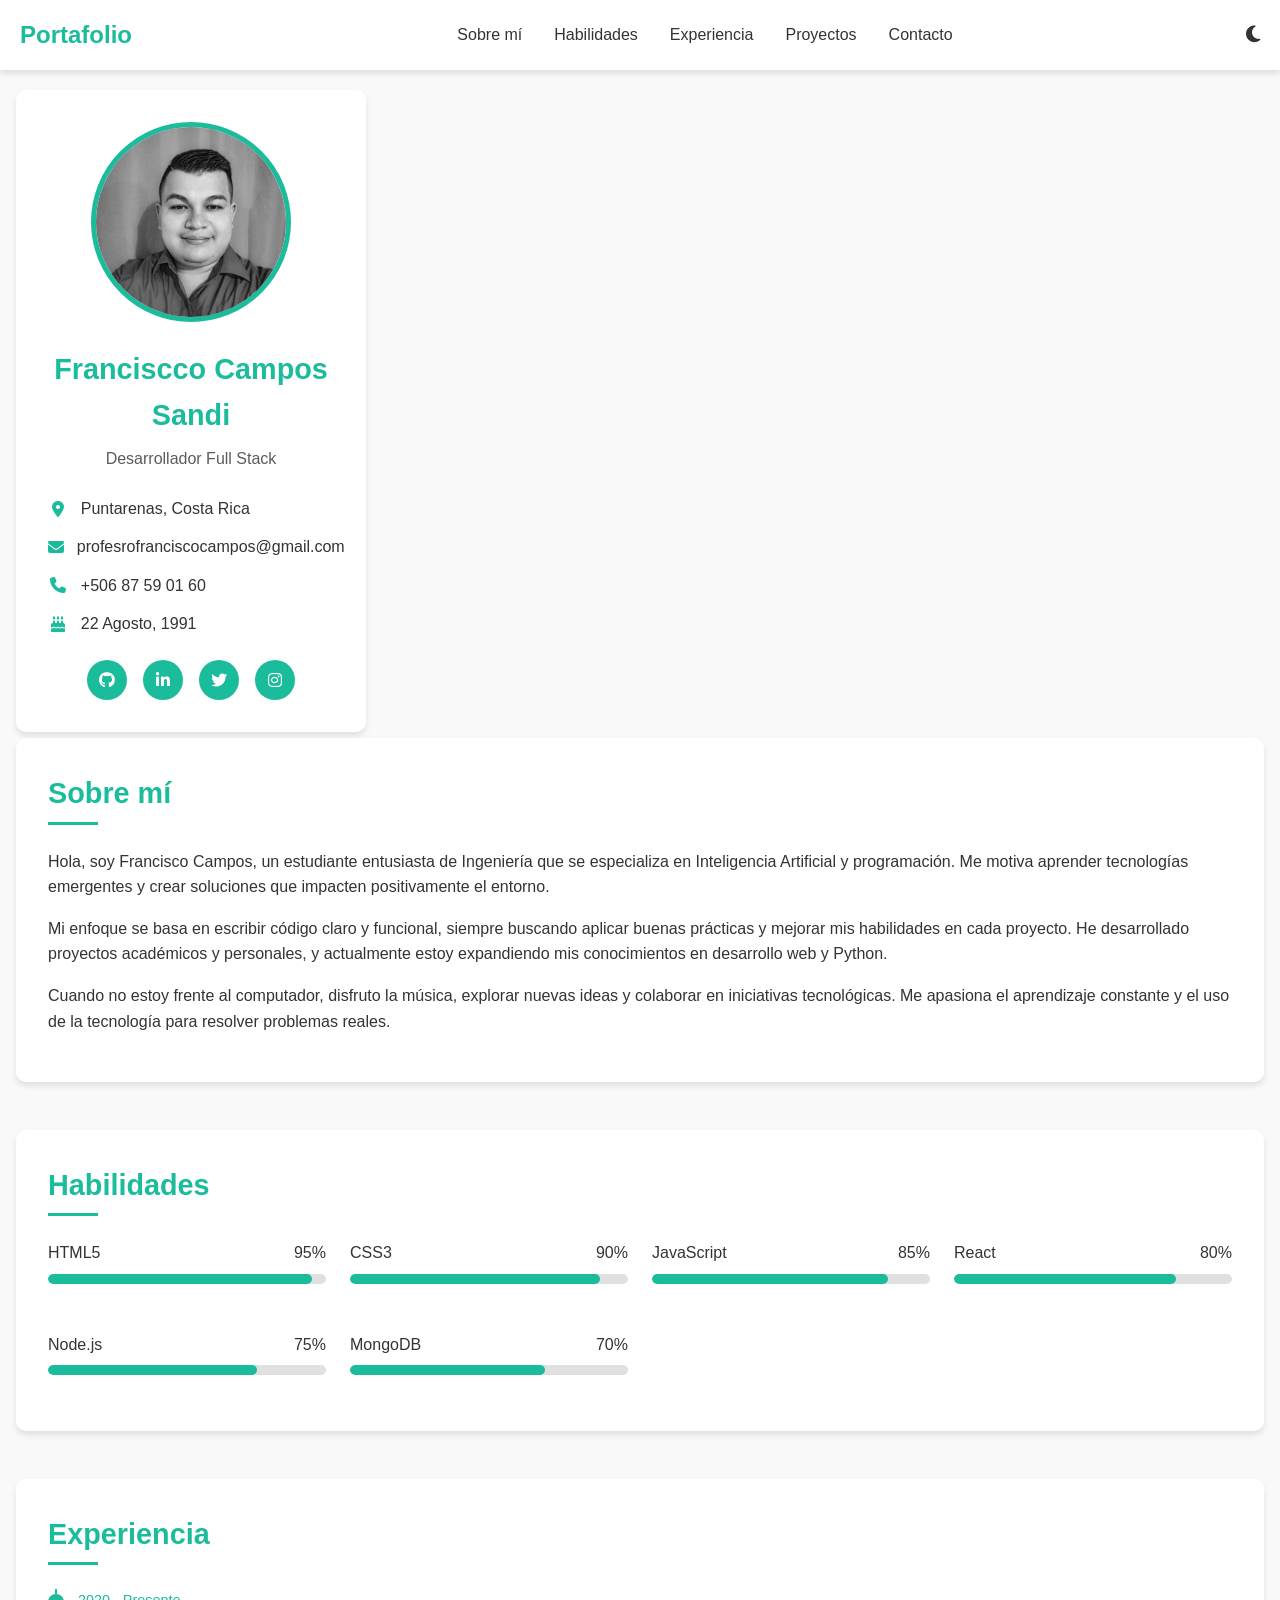
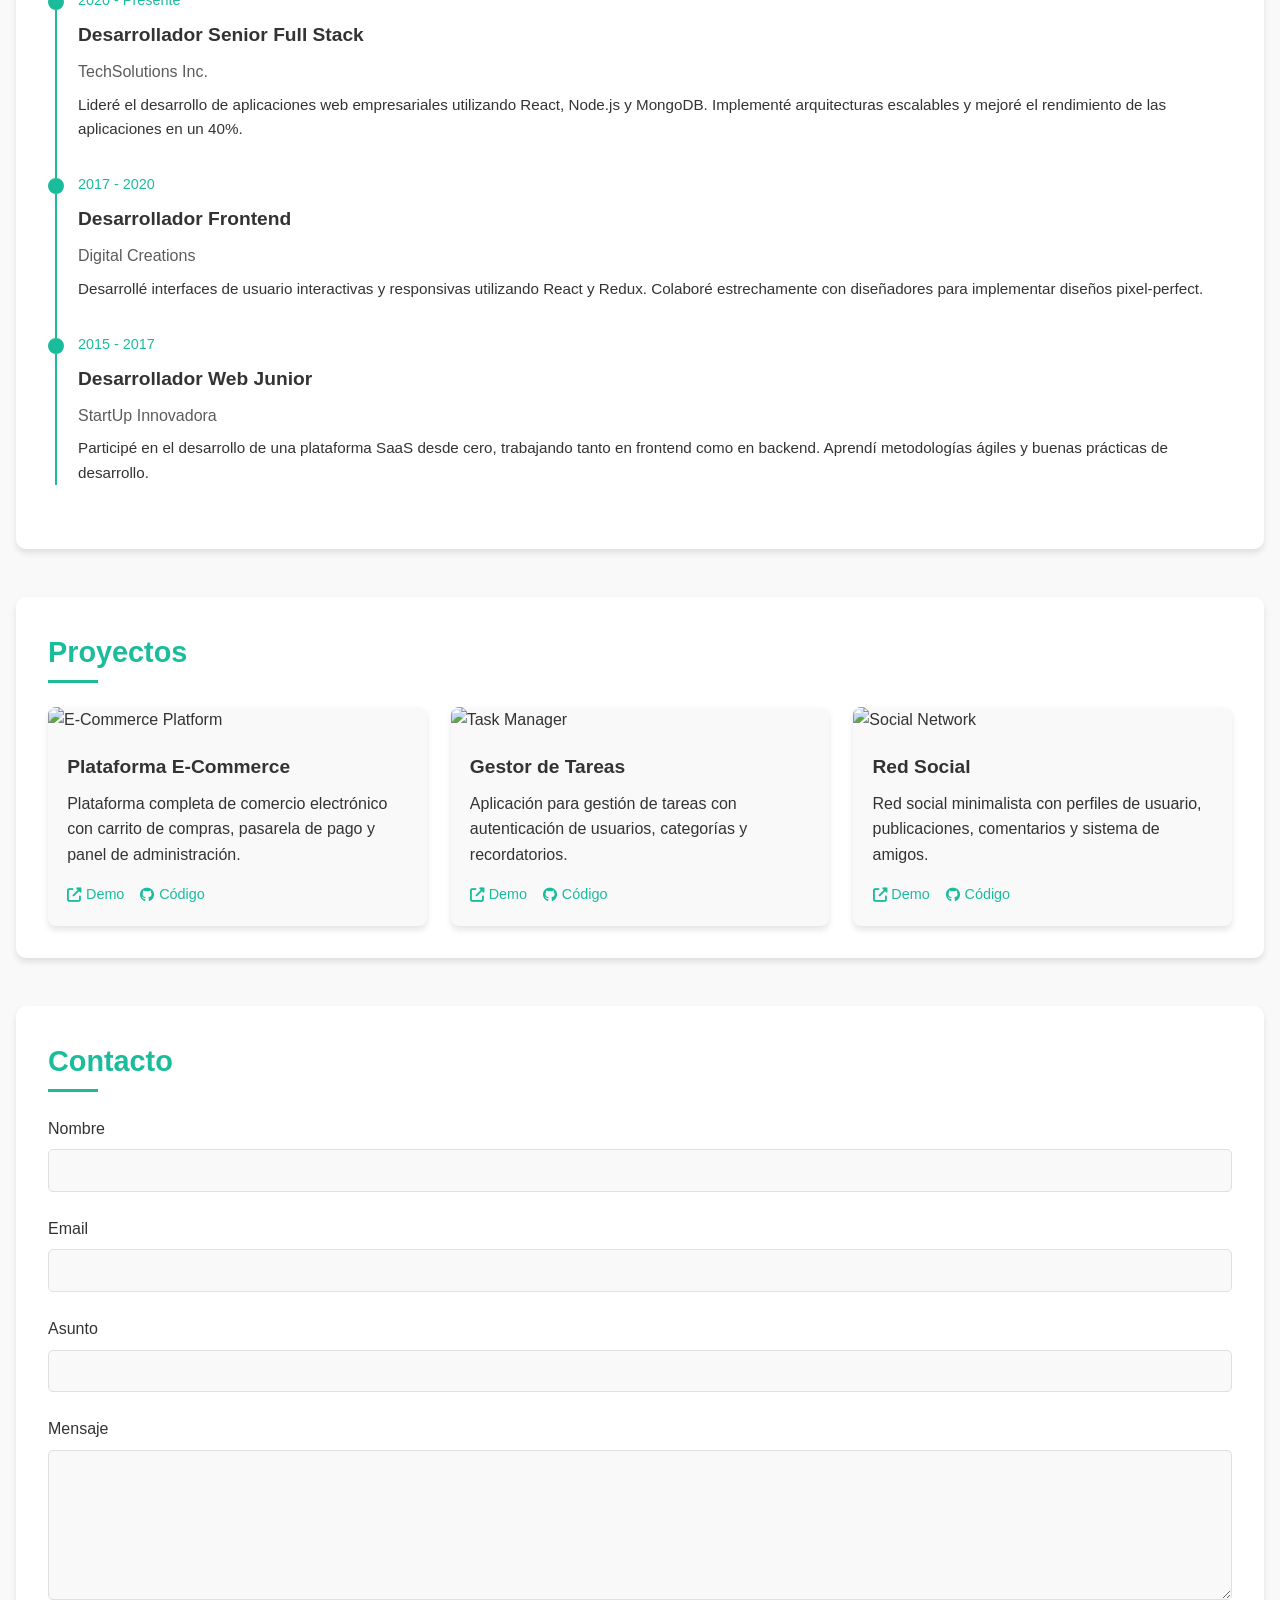
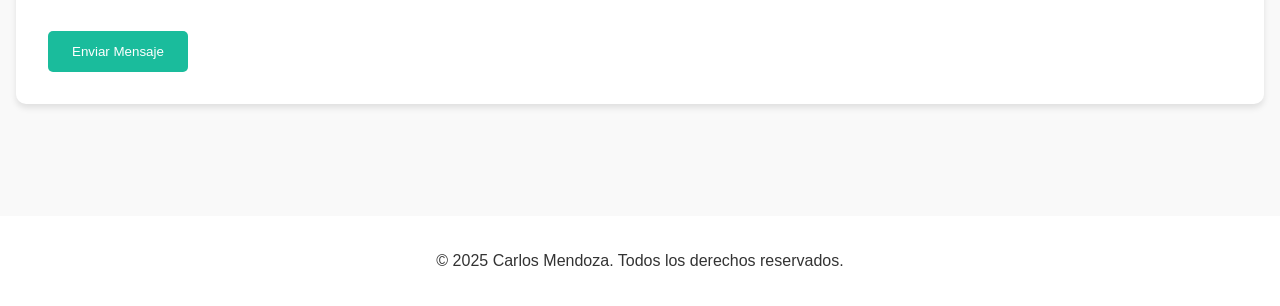
==== index.html @ a68ad985 "f" ====
<!DOCTYPE html>
<html lang="es">

<head>
    <meta charset="UTF-8">
    <meta name="viewport" content="width=device-width, initial-scale=1.0">
    <title>Portafolio Profesional</title>
    <link rel="stylesheet" href="https://cdnjs.cloudflare.com/ajax/libs/font-awesome/6.4.0/css/all.min.css">
    <link rel="stylesheet" href="estilo.css">
</head>

<body>
    <header>
        <div class="container">
            <nav>
                <div class="logo">Portafolio</div>
                <ul class="nav-links">
                    <li><a href="#about">Sobre mí</a></li>
                    <li><a href="#skills">Habilidades</a></li>
                    <li><a href="#experience">Experiencia</a></li>
                    <li><a href="#projects">Proyectos</a></li>
                    <li><a href="#contact">Contacto</a></li>
                </ul>
                <button class="theme-toggle" id="themeToggle">
                    <i class="fas fa-moon"></i>
                </button>
            </nav>
        </div>
    </header>

    <div class="profile-card">
        <img src="imagen/foto.jpg" alt="Imagen de perfil" class="profile-img">
        <h1 class="profile-name">Franciscco Campos Sandi</h1>
        <p class="profile-title">Desarrollador Full Stack</p>

        <div class="profile-info">
            <p><i class="fas fa-map-marker-alt"></i> Puntarenas, Costa Rica</p>
            <p><i class="fas fa-envelope"></i> profesrofranciscocampos@gmail.com</p>
            <p><i class="fas fa-phone"></i> +506 87 59 01 60</p>
            <p><i class="fas fa-birthday-cake"></i> 22 Agosto, 1991</p>
        </div>

        <div class="social-links">
            <a href="#"><i class="fab fa-github"></i></a>
            <a href="#"><i class="fab fa-linkedin-in"></i></a>
            <a href="#"><i class="fab fa-twitter"></i></a>
            <a href="#"><i class="fab fa-instagram"></i></a>
        </div>
    </div>


    <!-- Content Sections -->
    <div class="content">
        <!-- About Section -->
        <section id="about">
            <h2>Sobre mí</h2>
            <div class="about-text">
                <p>Hola, soy Francisco Campos, un estudiante entusiasta de Ingeniería que se especializa en Inteligencia
                    Artificial y programación. Me motiva aprender tecnologías emergentes y crear soluciones que impacten
                    positivamente el entorno.</p>
                <p>Mi enfoque se basa en escribir código claro y funcional, siempre buscando aplicar buenas prácticas y
                    mejorar mis habilidades en cada proyecto. He desarrollado proyectos académicos y personales, y
                    actualmente estoy expandiendo mis conocimientos en desarrollo web y Python.</p>
                <p>Cuando no estoy frente al computador, disfruto la música, explorar nuevas ideas y colaborar en
                    iniciativas tecnológicas. Me apasiona el aprendizaje constante y el uso de la tecnología para
                    resolver problemas reales.</p>

            </div>
        </section>

        <!-- Skills Section -->
        <section id="skills">
            <h2>Habilidades</h2>
            <div class="skills-container">
                <div class="skill-item">
                    <div class="skill-name">
                        <span>HTML5</span>
                        <span>95%</span>
                    </div>
                    <div class="skill-bar">
                        <div class="skill-progress" style="width: 95%"></div>
                    </div>
                </div>

                <div class="skill-item">
                    <div class="skill-name">
                        <span>CSS3</span>
                        <span>90%</span>
                    </div>
                    <div class="skill-bar">
                        <div class="skill-progress" style="width: 90%"></div>
                    </div>
                </div>

                <div class="skill-item">
                    <div class="skill-name">
                        <span>JavaScript</span>
                        <span>85%</span>
                    </div>
                    <div class="skill-bar">
                        <div class="skill-progress" style="width: 85%"></div>
                    </div>
                </div>

                <div class="skill-item">
                    <div class="skill-name">
                        <span>React</span>
                        <span>80%</span>
                    </div>
                    <div class="skill-bar">
                        <div class="skill-progress" style="width: 80%"></div>
                    </div>
                </div>

                <div class="skill-item">
                    <div class="skill-name">
                        <span>Node.js</span>
                        <span>75%</span>
                    </div>
                    <div class="skill-bar">
                        <div class="skill-progress" style="width: 75%"></div>
                    </div>
                </div>

                <div class="skill-item">
                    <div class="skill-name">
                        <span>MongoDB</span>
                        <span>70%</span>
                    </div>
                    <div class="skill-bar">
                        <div class="skill-progress" style="width: 70%"></div>
                    </div>
                </div>
            </div>
        </section>

        <!-- Experience Section -->
        <section id="experience">
            <h2>Experiencia</h2>
            <div class="timeline">
                <div class="timeline-item">
                    <div class="timeline-date">2020 - Presente</div>
                    <h3 class="timeline-title">Desarrollador Senior Full Stack</h3>
                    <p class="timeline-company">TechSolutions Inc.</p>
                    <p class="timeline-description">Lideré el desarrollo de aplicaciones web empresariales utilizando
                        React, Node.js y MongoDB. Implementé arquitecturas escalables y mejoré el rendimiento de las
                        aplicaciones en un 40%.</p>
                </div>

                <div class="timeline-item">
                    <div class="timeline-date">2017 - 2020</div>
                    <h3 class="timeline-title">Desarrollador Frontend</h3>
                    <p class="timeline-company">Digital Creations</p>
                    <p class="timeline-description">Desarrollé interfaces de usuario interactivas y responsivas
                        utilizando React y Redux. Colaboré estrechamente con diseñadores para implementar diseños
                        pixel-perfect.</p>
                </div>

                <div class="timeline-item">
                    <div class="timeline-date">2015 - 2017</div>
                    <h3 class="timeline-title">Desarrollador Web Junior</h3>
                    <p class="timeline-company">StartUp Innovadora</p>
                    <p class="timeline-description">Participé en el desarrollo de una plataforma SaaS desde cero,
                        trabajando tanto en frontend como en backend. Aprendí metodologías ágiles y buenas prácticas de
                        desarrollo.</p>
                </div>
            </div>
        </section>

        <!-- Projects Section -->
        <section id="projects">
            <h2>Proyectos</h2>
            <div class="projects-grid">
                <div class="project-card">
                    <img src="https://images.pexels.com/photos/4974916/pexels-photo-4974916.jpeg"
                        alt="E-Commerce Platform" class="project-img">
                    <div class="project-info">
                        <h3 class="project-title">Plataforma E-Commerce</h3>
                        <p>Plataforma completa de comercio electrónico con carrito de compras, pasarela de pago y panel
                            de administración.</p>
                        <div class="project-links">
                            <a href="#"><i class="fas fa-external-link-alt"></i> Demo</a>
                            <a href="#"><i class="fab fa-github"></i> Código</a>
                        </div>
                    </div>
                </div>

                <div class="project-card">
                    <img src="https://images.pexels.com/photos/4974916/pexels-photo-4974916.jpeg" alt="Task Manager"
                        class="project-img">
                    <div class="project-info">
                        <h3 class="project-title">Gestor de Tareas</h3>
                        <p>Aplicación para gestión de tareas con autenticación de usuarios, categorías y recordatorios.
                        </p>
                        <div class="project-links">
                            <a href="#"><i class="fas fa-external-link-alt"></i> Demo</a>
                            <a href="#"><i class="fab fa-github"></i> Código</a>
                        </div>
                    </div>
                </div>

                <div class="project-card">
                    <img src="https://images.pexels.com/photos/4974916/pexels-photo-4974916.jpeg" alt="Social Network"
                        class="project-img">
                    <div class="project-info">
                        <h3 class="project-title">Red Social</h3>
                        <p>Red social minimalista con perfiles de usuario, publicaciones, comentarios y sistema de
                            amigos.</p>
                        <div class="project-links">
                            <a href="#"><i class="fas fa-external-link-alt"></i> Demo</a>
                            <a href="#"><i class="fab fa-github"></i> Código</a>
                        </div>
                    </div>
                </div>
            </div>
        </section>

        <!-- Contact Section -->
        <section id="contact">
            <h2>Contacto</h2>
            <form class="contact-form">
                <div class="form-group">
                    <label for="name">Nombre</label>
                    <input type="text" id="name" name="name" required>
                </div>

                <div class="form-group">
                    <label for="email">Email</label>
                    <input type="email" id="email" name="email" required>
                </div>

                <div class="form-group">
                    <label for="subject">Asunto</label>
                    <input type="text" id="subject" name="subject" required>
                </div>

                <div class="form-group">
                    <label for="message">Mensaje</label>
                    <textarea id="message" name="message" required></textarea>
                </div>

                <button type="submit" class="submit-btn">Enviar Mensaje</button>
            </form>
        </section>
    </div>
    </div>
    </div>

    <footer>
        <div class="container">
            <p>&copy; 2025 Carlos Mendoza. Todos los derechos reservados.</p>
        </div>
    </footer>

    <script src="script.js"></script>
</body>

</html>
---- estilo.css ----
:root {
            --primary-color: #1abc9c;
            --secondary-color: #2c3e50;
            --text-color: #333;
            --bg-color: #f9f9f9;
            --card-bg: #fff;
            --nav-bg: rgba(255, 255, 255, 0.9);
            --border-color: #e0e0e0;
            --shadow: 0 4px 6px rgba(0, 0, 0, 0.1);
            --transition: all 0.3s ease;
        }

        /* Tema oscuro */
        [data-theme="dark"] {
            --primary-color: #1abc9c;
            --secondary-color: #ecf0f1;
            --text-color: #ecf0f1;
            --bg-color: #121212;
            --card-bg: #1e1e1e;
            --nav-bg: rgba(30, 30, 30, 0.9);
            --border-color: #333;
            --shadow: 0 4px 6px rgba(0, 0, 0, 0.3);
        }

        /* Estilos base */
        * {
            margin: 0;
            padding: 0;
            box-sizing: border-box;
        }

        body {
            font-family: 'Segoe UI', Tahoma, Geneva, Verdana, sans-serif;
            color: var(--text-color);
            background-color: var(--bg-color);
            line-height: 1.6;
            transition: var(--transition);
        }

        a {
            text-decoration: none;
            color: var(--primary-color);
        }

        .container {
            max-width: 1400px;
            margin: 0 auto;
            padding: 0 20px;
        }

        /* Header */
        header {
            background-color: var(--nav-bg);
            position: fixed;
            width: 100%;
            top: 0;
            z-index: 1000;
            box-shadow: var(--shadow);
            transition: var(--transition);
        }

        nav {
            display: flex;
            justify-content: space-between;
            align-items: center;
            padding: 1rem 0;
        }

        .logo {
            font-size: 1.5rem;
            font-weight: 700;
            color: var(--primary-color);
        }

        .nav-links {
            display: flex;
            list-style: none;
        }

        .nav-links li {
            margin-left: 2rem;
        }

        .nav-links a {
            color: var(--text-color);
            font-weight: 500;
            transition: var(--transition);
        }

        .nav-links a:hover {
            color: var(--primary-color);
        }

        .theme-toggle {
            background: none;
            border: none;
            color: var(--text-color);
            font-size: 1.2rem;
            cursor: pointer;
            transition: var(--transition);
        }

        .theme-toggle:hover {
            color: var(--primary-color);
        }

        /* Main content layout */
        .main-content {
            display: flex;
            margin-top: 70px;
        }

        /* Profile card */
        .profile-card {
            width: 350px;
            padding: 2rem;
            background-color: var(--card-bg);
            border-radius: 10px;
            box-shadow: var(--shadow);
            margin: 2rem 1rem;
            position: sticky;
            top: 90px;
            align-self: flex-start;
            transition: var(--transition);
        }

        .profile-img {
            width: 200px;
            height: 200px;
            border-radius: 50%;
            object-fit: cover;
            margin: 0 auto 1.5rem;
            display: block;
            border: 5px solid var(--primary-color);
        }

        .profile-name {
            text-align: center;
            font-size: 1.8rem;
            margin-bottom: 0.5rem;
            color: var(--primary-color);
        }

        .profile-title {
            text-align: center;
            font-size: 1rem;
            color: var(--text-color);
            margin-bottom: 1.5rem;
            opacity: 0.8;
        }

        .profile-info {
            margin-bottom: 1.5rem;
        }

        .profile-info p {
            margin-bottom: 0.8rem;
            display: flex;
            align-items: center;
        }

        .profile-info i {
            margin-right: 0.8rem;
            color: var(--primary-color);
            width: 20px;
            text-align: center;
        }

        .social-links {
            display: flex;
            justify-content: center;
            margin-top: 1.5rem;
        }

        .social-links a {
            width: 40px;
            height: 40px;
            border-radius: 50%;
            background-color: var(--primary-color);
            color: white;
            display: flex;
            align-items: center;
            justify-content: center;
            margin: 0 0.5rem;
            transition: var(--transition);
        }

        .social-links a:hover {
            transform: translateY(-3px);
            box-shadow: 0 5px 15px rgba(0, 0, 0, 0.2);
        }

        /* Content sections */
        .content {
            flex: 1;
            padding: 2rem 1rem;
        }

        section {
            margin-bottom: 3rem;
            padding: 2rem;
            background-color: var(--card-bg);
            border-radius: 10px;
            box-shadow: var(--shadow);
            opacity: 0;
            transform: translateY(20px);
            transition: opacity 0.6s ease-out, transform 0.6s ease-out;
        }

        section.visible {
            opacity: 1;
            transform: translateY(0);
        }

        section h2 {
            font-size: 1.8rem;
            margin-bottom: 1.5rem;
            color: var(--primary-color);
            position: relative;
            padding-bottom: 0.5rem;
        }

        section h2::after {
            content: '';
            position: absolute;
            bottom: 0;
            left: 0;
            width: 50px;
            height: 3px;
            background-color: var(--primary-color);
        }

        /* About section */
        .about-text p {
            margin-bottom: 1rem;
        }

        /* Skills section */
        .skills-container {
            display: grid;
            grid-template-columns: repeat(auto-fill, minmax(250px, 1fr));
            gap: 1.5rem;
        }

        .skill-item {
            margin-bottom: 1.5rem;
        }

        .skill-name {
            display: flex;
            justify-content: space-between;
            margin-bottom: 0.5rem;
        }

        .skill-bar {
            height: 10px;
            background-color: var(--border-color);
            border-radius: 5px;
            overflow: hidden;
        }

        .skill-progress {
            height: 100%;
            background-color: var(--primary-color);
            border-radius: 5px;
            transition: width 1.5s ease;
        }

        /* Experience section */
        .timeline {
            position: relative;
            padding-left: 30px;
        }

        .timeline::before {
            content: '';
            position: absolute;
            left: 7px;
            top: 0;
            height: 100%;
            width: 2px;
            background-color: var(--primary-color);
        }

        .timeline-item {
            position: relative;
            margin-bottom: 2rem;
        }

        .timeline-item::before {
            content: '';
            position: absolute;
            left: -30px;
            top: 5px;
            width: 12px;
            height: 12px;
            border-radius: 50%;
            background-color: var(--primary-color);
            border: 2px solid var(--primary-color);
        }

        .timeline-date {
            font-size: 0.9rem;
            color: var(--primary-color);
            margin-bottom: 0.5rem;
        }

        .timeline-title {
            font-size: 1.2rem;
            margin-bottom: 0.5rem;
        }

        .timeline-company {
            font-weight: 500;
            margin-bottom: 0.5rem;
            color: var(--text-color);
            opacity: 0.8;
        }

        .timeline-description {
            font-size: 0.95rem;
        }

        /* Projects section */
        .projects-grid {
            display: grid;
            grid-template-columns: repeat(auto-fill, minmax(300px, 1fr));
            gap: 1.5rem;
        }

        .project-card {
            background-color: var(--bg-color);
            border-radius: 8px;
            overflow: hidden;
            box-shadow: var(--shadow);
            transition: var(--transition);
        }

        .project-card:hover {
            transform: translateY(-5px);
        }

        .project-img {
            width: 100%;
            height: 180px;
            object-fit: cover;
        }

        .project-info {
            padding: 1.2rem;
        }

        .project-title {
            font-size: 1.2rem;
            margin-bottom: 0.5rem;
        }

        .project-links {
            display: flex;
            margin-top: 1rem;
        }

        .project-links a {
            margin-right: 1rem;
            font-size: 0.9rem;
            display: flex;
            align-items: center;
        }

        .project-links i {
            margin-right: 0.3rem;
        }

        /* Contact section */
        .contact-form .form-group {
            margin-bottom: 1.5rem;
        }

        .contact-form label {
            display: block;
            margin-bottom: 0.5rem;
            font-weight: 500;
        }

        .contact-form input,
        .contact-form textarea {
            width: 100%;
            padding: 0.8rem;
            border: 1px solid var(--border-color);
            border-radius: 5px;
            background-color: var(--bg-color);
            color: var(--text-color);
            transition: var(--transition);
        }

        .contact-form textarea {
            min-height: 150px;
            resize: vertical;
        }

        .contact-form input:focus,
        .contact-form textarea:focus {
            outline: none;
            border-color: var(--primary-color);
            box-shadow: 0 0 0 2px rgba(52, 152, 219, 0.2);
        }

        .submit-btn {
            background-color: var(--primary-color);
            color: white;
            border: none;
            padding: 0.8rem 1.5rem;
            border-radius: 5px;
            cursor: pointer;
            font-weight: 500;
            transition: var(--transition);
        }

        .submit-btn:hover {
            background-color: #2980b9;
            transform: translateY(-2px);
        }

        /* Footer */
        footer {
            text-align: center;
            padding: 2rem 0;
            background-color: var(--card-bg);
            margin-top: 2rem;
        }

        /* Responsive Design */
        @media (max-width: 1200px) {
            .profile-card {
                width: 300px;
            }
        }

        @media (max-width: 992px) {
            .main-content {
                flex-direction: column;
            }

            .profile-card {
                width: 100%;
                position: static;
                margin: 1rem 0;
            }

            .content {
                padding: 1rem 0;
            }
        }

        @media (max-width: 768px) {
            .nav-links {
                display: none;
            }

            .skills-container {
                grid-template-columns: 1fr;
            }

            .projects-grid {
                grid-template-columns: 1fr;
            }

            section {
                padding: 1.5rem;
            }
        }

        @media (max-width: 576px) {
            .container {
                padding: 0 15px;
            }

            .profile-img {
                width: 150px;
                height: 150px;
            }
        }
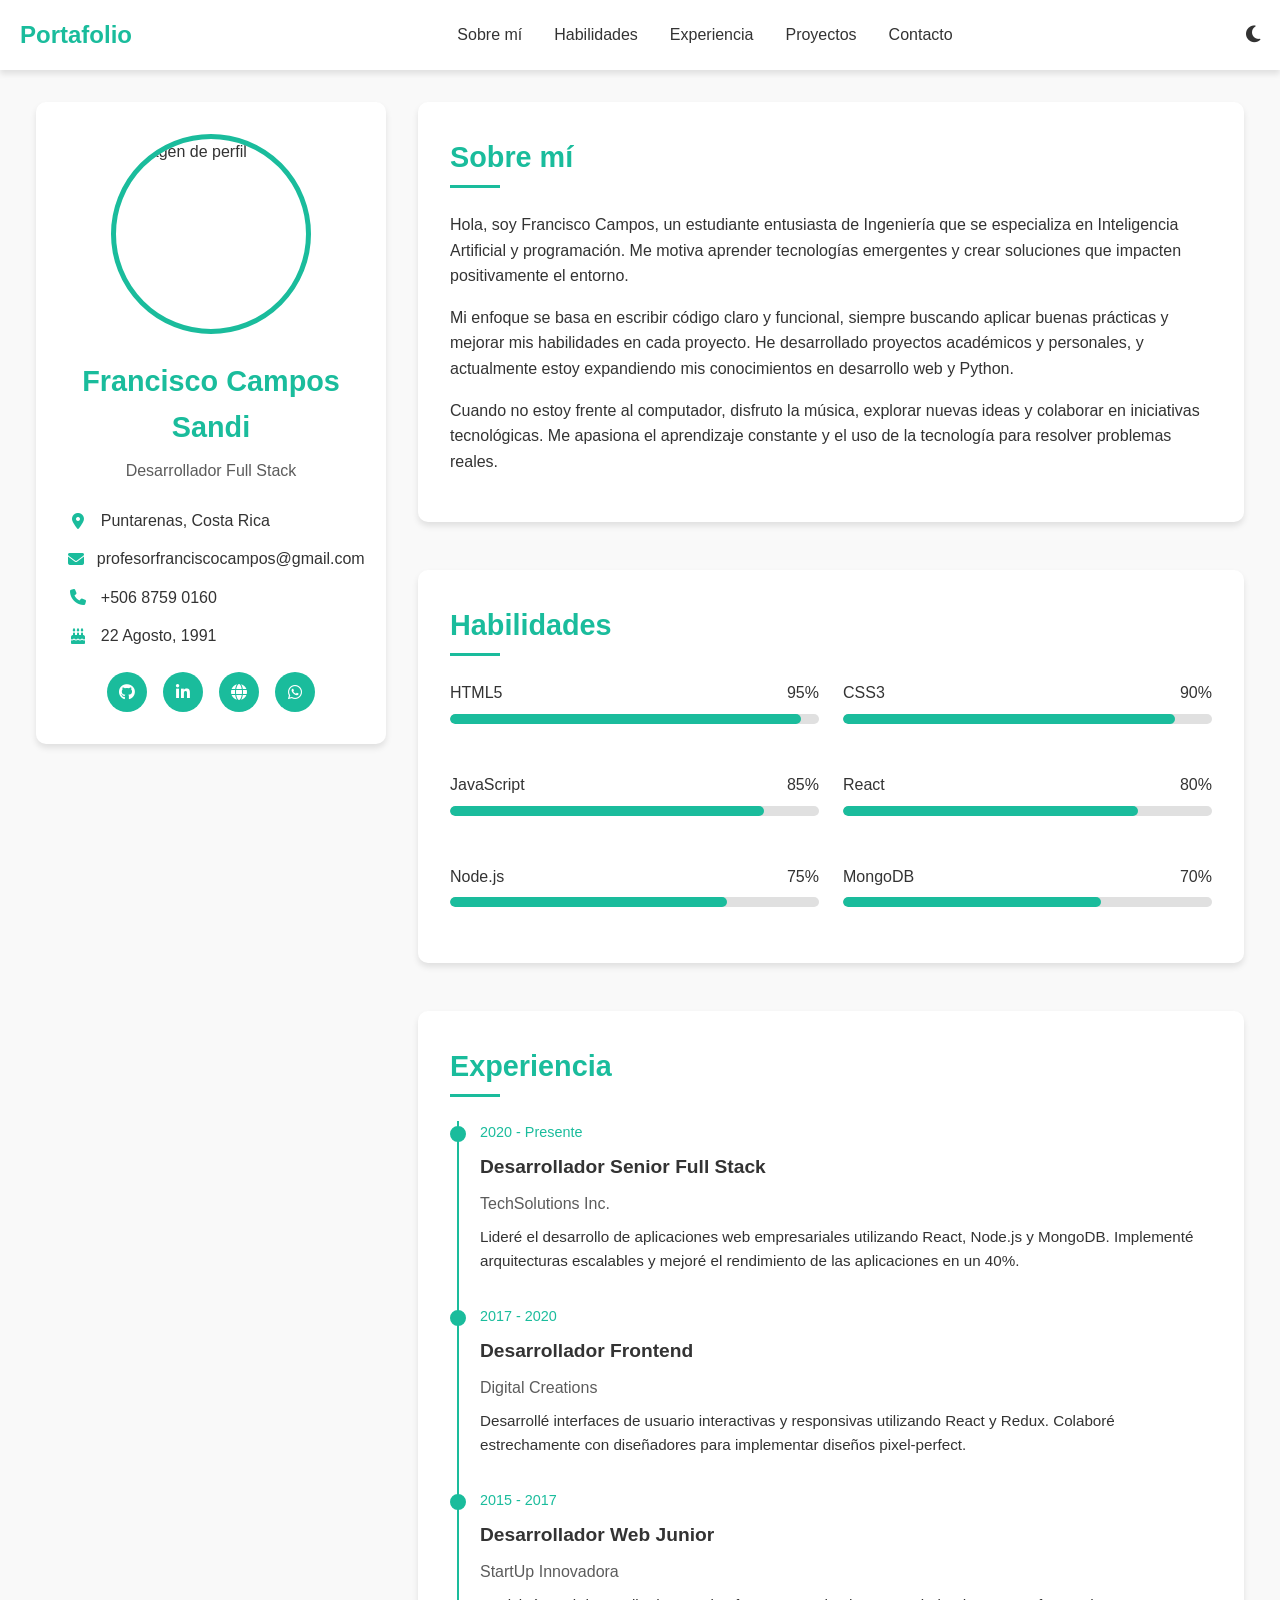
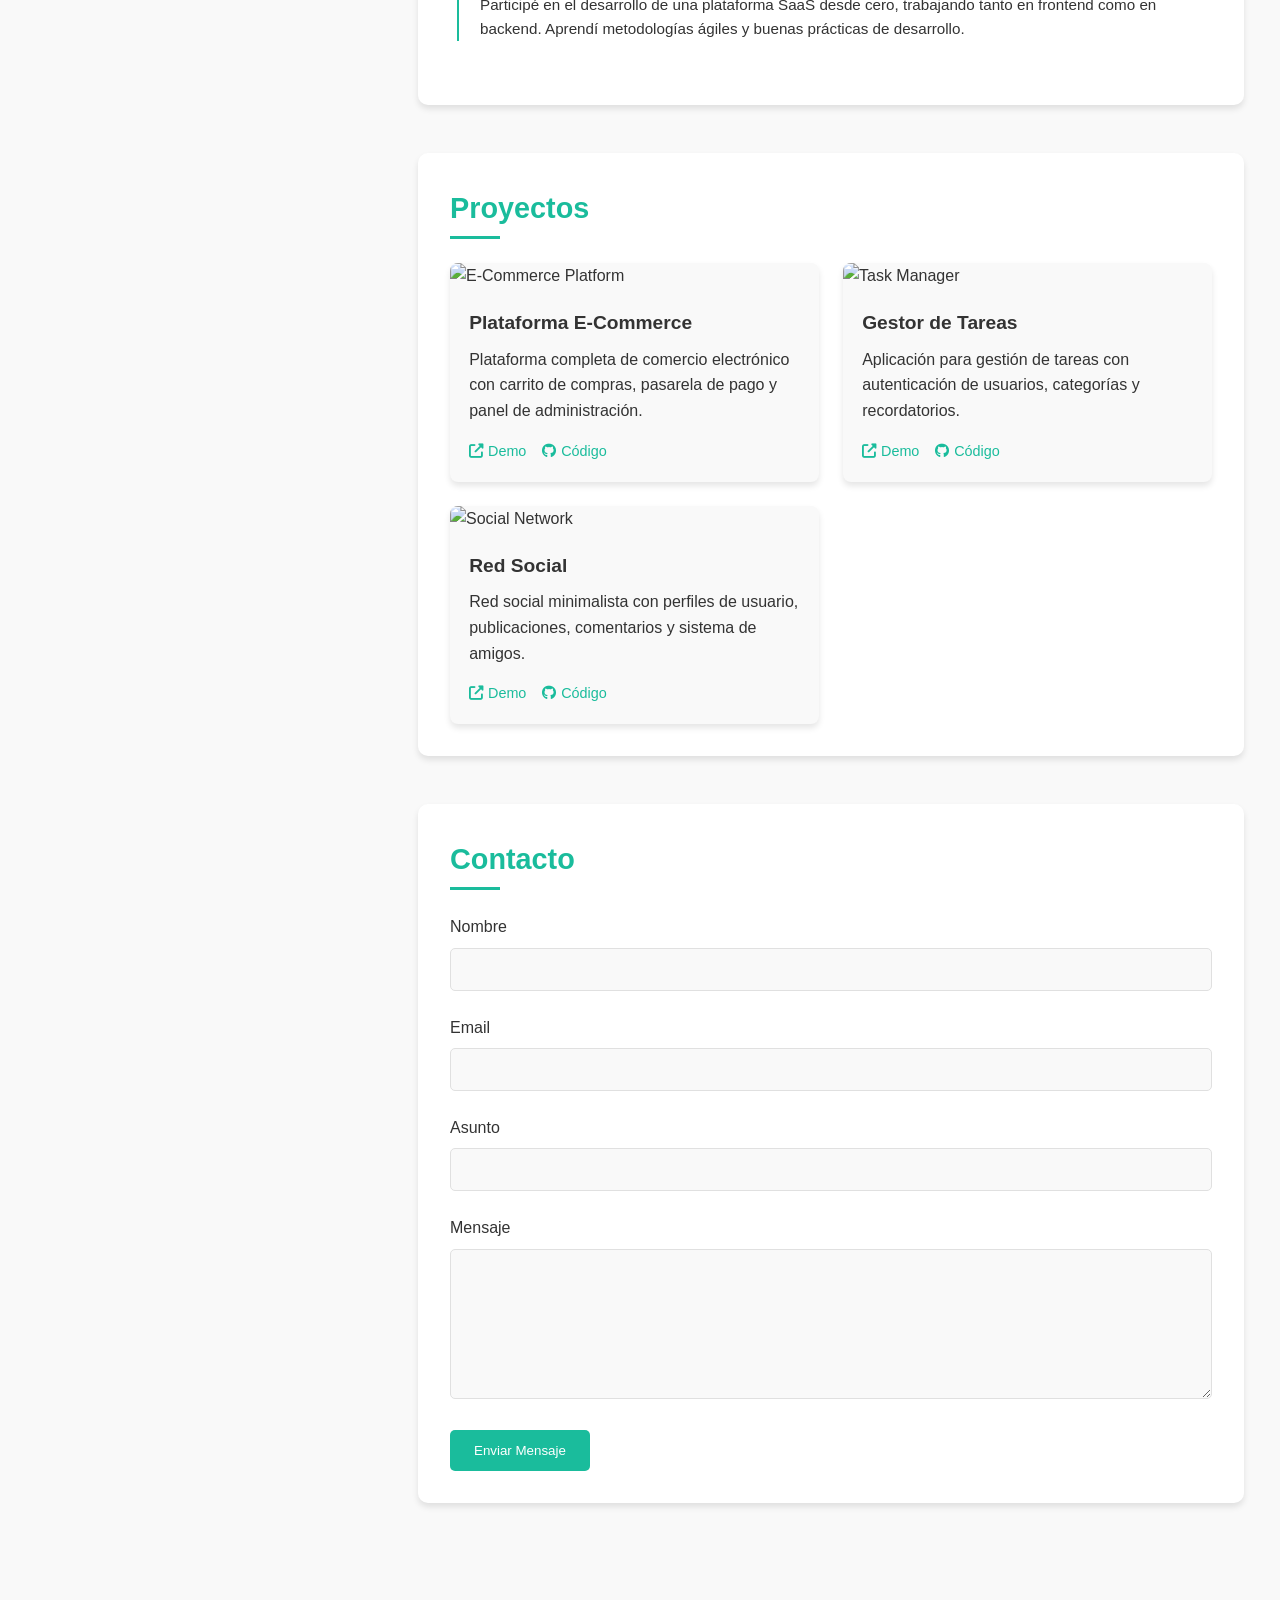
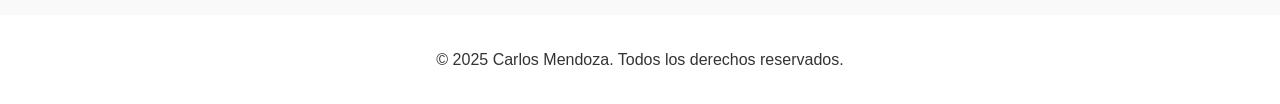
==== commit cc97f74f: "g" ====
--- a/index.html
+++ b/index.html
@@ -28,222 +28,244 @@
         </div>
     </header>
 
-    <div class="profile-card">
-        <img src="imagen/foto.jpg" alt="Imagen de perfil" class="profile-img">
-        <h1 class="profile-name">Franciscco Campos Sandi</h1>
-        <p class="profile-title">Desarrollador Full Stack</p>
-
-        <div class="profile-info">
-            <p><i class="fas fa-map-marker-alt"></i> Puntarenas, Costa Rica</p>
-            <p><i class="fas fa-envelope"></i> profesrofranciscocampos@gmail.com</p>
-            <p><i class="fas fa-phone"></i> +506 87 59 01 60</p>
-            <p><i class="fas fa-birthday-cake"></i> 22 Agosto, 1991</p>
+    <div class="container">
+        <div class="main-content">
+            <!-- Profile Card -->
+            <div class="profile-card">
+                <img src="imagen/foto_francisco.jpg" alt="Imagen de perfil" class="profile-img">
+                <h1 class="profile-name">Francisco Campos Sandi</h1>
+                <p class="profile-title">Desarrollador Full Stack</p>
+
+                <div class="profile-info">
+                    <p><i class="fas fa-map-marker-alt"></i> Puntarenas, Costa Rica</p>
+                    <p><i class="fas fa-envelope"></i> profesorfranciscocampos@gmail.com</p>
+                    <p><i class="fas fa-phone"></i> +506 8759 0160</p>
+                    <p><i class="fas fa-birthday-cake"></i> 22 Agosto, 1991</p>
+                </div>
+
+                <div class="social-links">
+                    <a href="https://github.com/Francisco-Campos-S" target="_blank">
+                        <i class="fab fa-github"></i>
+                    </a>
+                    <a href="https://www.linkedin.com/in/francisco-campos-8269832a5/" target="_blank">
+                        <i class="fab fa-linkedin-in"></i>
+                    </a>
+                    <a href="https://tusitio.com" target="_blank" title="Portafolio Web">
+                        <i class="fas fa-globe"></i>
+                    </a>
+                    <a href="https://wa.me/50687590160" target="_blank" title="WhatsApp">
+                        <i class="fab fa-whatsapp"></i>
+                    </a>
+                </div>
+
+
+
+            </div>
+
+            <!-- Content Sections -->
+            <div class="content">
+                <!-- About Section -->
+                <section id="about">
+                    <h2>Sobre mí</h2>
+                    <div class="about-text">
+                        <p>
+                            Hola, soy Francisco Campos, un estudiante entusiasta de
+                            Ingeniería que se especializa en Inteligencia Artificial y
+                            programación. Me motiva aprender tecnologías emergentes y
+                            crear soluciones que impacten positivamente el entorno.
+                        </p>
+                        <p>
+                            Mi enfoque se basa en escribir código claro y funcional,
+                            siempre buscando aplicar buenas prácticas y mejorar mis
+                            habilidades en cada proyecto. He desarrollado proyectos
+                            académicos y personales, y actualmente estoy expandiendo mis
+                            conocimientos en desarrollo web y Python.
+                        </p>
+                        <p>
+                            Cuando no estoy frente al computador, disfruto la música,
+                            explorar nuevas ideas y colaborar en iniciativas
+                            tecnológicas. Me apasiona el aprendizaje constante y el uso de
+                            la tecnología para resolver problemas reales.
+                        </p>
+                    </div>
+                </section>
+
+                <!-- Skills Section -->
+                <section id="skills">
+                    <h2>Habilidades</h2>
+                    <div class="skills-container">
+                        <div class="skill-item">
+                            <div class="skill-name">
+                                <span>HTML5</span>
+                                <span>95%</span>
+                            </div>
+                            <div class="skill-bar">
+                                <div class="skill-progress" style="width: 95%"></div>
+                            </div>
+                        </div>
+
+                        <div class="skill-item">
+                            <div class="skill-name">
+                                <span>CSS3</span>
+                                <span>90%</span>
+                            </div>
+                            <div class="skill-bar">
+                                <div class="skill-progress" style="width: 90%"></div>
+                            </div>
+                        </div>
+
+                        <div class="skill-item">
+                            <div class="skill-name">
+                                <span>JavaScript</span>
+                                <span>85%</span>
+                            </div>
+                            <div class="skill-bar">
+                                <div class="skill-progress" style="width: 85%"></div>
+                            </div>
+                        </div>
+
+                        <div class="skill-item">
+                            <div class="skill-name">
+                                <span>React</span>
+                                <span>80%</span>
+                            </div>
+                            <div class="skill-bar">
+                                <div class="skill-progress" style="width: 80%"></div>
+                            </div>
+                        </div>
+
+                        <div class="skill-item">
+                            <div class="skill-name">
+                                <span>Node.js</span>
+                                <span>75%</span>
+                            </div>
+                            <div class="skill-bar">
+                                <div class="skill-progress" style="width: 75%"></div>
+                            </div>
+                        </div>
+
+                        <div class="skill-item">
+                            <div class="skill-name">
+                                <span>MongoDB</span>
+                                <span>70%</span>
+                            </div>
+                            <div class="skill-bar">
+                                <div class="skill-progress" style="width: 70%"></div>
+                            </div>
+                        </div>
+                    </div>
+                </section>
+
+                <!-- Experience Section -->
+                <section id="experience">
+                    <h2>Experiencia</h2>
+                    <div class="timeline">
+                        <div class="timeline-item">
+                            <div class="timeline-date">2020 - Presente</div>
+                            <h3 class="timeline-title">Desarrollador Senior Full Stack</h3>
+                            <p class="timeline-company">TechSolutions Inc.</p>
+                            <p class="timeline-description">Lideré el desarrollo de aplicaciones web empresariales
+                                utilizando React, Node.js y MongoDB. Implementé arquitecturas escalables y mejoré el
+                                rendimiento de las aplicaciones en un 40%.</p>
+                        </div>
+
+                        <div class="timeline-item">
+                            <div class="timeline-date">2017 - 2020</div>
+                            <h3 class="timeline-title">Desarrollador Frontend</h3>
+                            <p class="timeline-company">Digital Creations</p>
+                            <p class="timeline-description">Desarrollé interfaces de usuario interactivas y responsivas
+                                utilizando React y Redux. Colaboré estrechamente con diseñadores para implementar
+                                diseños pixel-perfect.</p>
+                        </div>
+
+                        <div class="timeline-item">
+                            <div class="timeline-date">2015 - 2017</div>
+                            <h3 class="timeline-title">Desarrollador Web Junior</h3>
+                            <p class="timeline-company">StartUp Innovadora</p>
+                            <p class="timeline-description">Participé en el desarrollo de una plataforma SaaS desde
+                                cero, trabajando tanto en frontend como en backend. Aprendí metodologías ágiles y buenas
+                                prácticas de desarrollo.</p>
+                        </div>
+                    </div>
+                </section>
+
+                <!-- Projects Section -->
+                <section id="projects">
+                    <h2>Proyectos</h2>
+                    <div class="projects-grid">
+                        <div class="project-card">
+                            <img src="https://images.pexels.com/photos/4974916/pexels-photo-4974916.jpeg"
+                                alt="E-Commerce Platform" class="project-img">
+                            <div class="project-info">
+                                <h3 class="project-title">Plataforma E-Commerce</h3>
+                                <p>Plataforma completa de comercio electrónico con carrito de compras, pasarela de pago
+                                    y panel de administración.</p>
+                                <div class="project-links">
+                                    <a href="#"><i class="fas fa-external-link-alt"></i> Demo</a>
+                                    <a href="#"><i class="fab fa-github"></i> Código</a>
+                                </div>
+                            </div>
+                        </div>
+
+                        <div class="project-card">
+                            <img src="https://images.pexels.com/photos/4974916/pexels-photo-4974916.jpeg"
+                                alt="Task Manager" class="project-img">
+                            <div class="project-info">
+                                <h3 class="project-title">Gestor de Tareas</h3>
+                                <p>Aplicación para gestión de tareas con autenticación de usuarios, categorías y
+                                    recordatorios.</p>
+                                <div class="project-links">
+                                    <a href="#"><i class="fas fa-external-link-alt"></i> Demo</a>
+                                    <a href="#"><i class="fab fa-github"></i> Código</a>
+                                </div>
+                            </div>
+                        </div>
+
+                        <div class="project-card">
+                            <img src="https://images.pexels.com/photos/4974916/pexels-photo-4974916.jpeg"
+                                alt="Social Network" class="project-img">
+                            <div class="project-info">
+                                <h3 class="project-title">Red Social</h3>
+                                <p>Red social minimalista con perfiles de usuario, publicaciones, comentarios y sistema
+                                    de amigos.</p>
+                                <div class="project-links">
+                                    <a href="#"><i class="fas fa-external-link-alt"></i> Demo</a>
+                                    <a href="#"><i class="fab fa-github"></i> Código</a>
+                                </div>
+                            </div>
+                        </div>
+                    </div>
+                </section>
+
+                <!-- Contact Section -->
+                <section id="contact">
+                    <h2>Contacto</h2>
+                    <form class="contact-form">
+                        <div class="form-group">
+                            <label for="name">Nombre</label>
+                            <input type="text" id="name" name="name" required>
+                        </div>
+
+                        <div class="form-group">
+                            <label for="email">Email</label>
+                            <input type="email" id="email" name="email" required>
+                        </div>
+
+                        <div class="form-group">
+                            <label for="subject">Asunto</label>
+                            <input type="text" id="subject" name="subject" required>
+                        </div>
+
+                        <div class="form-group">
+                            <label for="message">Mensaje</label>
+                            <textarea id="message" name="message" required></textarea>
+                        </div>
+
+                        <button type="submit" class="submit-btn">Enviar Mensaje</button>
+                    </form>
+                </section>
+            </div>
         </div>
-
-        <div class="social-links">
-            <a href="#"><i class="fab fa-github"></i></a>
-            <a href="#"><i class="fab fa-linkedin-in"></i></a>
-            <a href="#"><i class="fab fa-twitter"></i></a>
-            <a href="#"><i class="fab fa-instagram"></i></a>
-        </div>
-    </div>
-
-
-    <!-- Content Sections -->
-    <div class="content">
-        <!-- About Section -->
-        <section id="about">
-            <h2>Sobre mí</h2>
-            <div class="about-text">
-                <p>Hola, soy Francisco Campos, un estudiante entusiasta de Ingeniería que se especializa en Inteligencia
-                    Artificial y programación. Me motiva aprender tecnologías emergentes y crear soluciones que impacten
-                    positivamente el entorno.</p>
-                <p>Mi enfoque se basa en escribir código claro y funcional, siempre buscando aplicar buenas prácticas y
-                    mejorar mis habilidades en cada proyecto. He desarrollado proyectos académicos y personales, y
-                    actualmente estoy expandiendo mis conocimientos en desarrollo web y Python.</p>
-                <p>Cuando no estoy frente al computador, disfruto la música, explorar nuevas ideas y colaborar en
-                    iniciativas tecnológicas. Me apasiona el aprendizaje constante y el uso de la tecnología para
-                    resolver problemas reales.</p>
-
-            </div>
-        </section>
-
-        <!-- Skills Section -->
-        <section id="skills">
-            <h2>Habilidades</h2>
-            <div class="skills-container">
-                <div class="skill-item">
-                    <div class="skill-name">
-                        <span>HTML5</span>
-                        <span>95%</span>
-                    </div>
-                    <div class="skill-bar">
-                        <div class="skill-progress" style="width: 95%"></div>
-                    </div>
-                </div>
-
-                <div class="skill-item">
-                    <div class="skill-name">
-                        <span>CSS3</span>
-                        <span>90%</span>
-                    </div>
-                    <div class="skill-bar">
-                        <div class="skill-progress" style="width: 90%"></div>
-                    </div>
-                </div>
-
-                <div class="skill-item">
-                    <div class="skill-name">
-                        <span>JavaScript</span>
-                        <span>85%</span>
-                    </div>
-                    <div class="skill-bar">
-                        <div class="skill-progress" style="width: 85%"></div>
-                    </div>
-                </div>
-
-                <div class="skill-item">
-                    <div class="skill-name">
-                        <span>React</span>
-                        <span>80%</span>
-                    </div>
-                    <div class="skill-bar">
-                        <div class="skill-progress" style="width: 80%"></div>
-                    </div>
-                </div>
-
-                <div class="skill-item">
-                    <div class="skill-name">
-                        <span>Node.js</span>
-                        <span>75%</span>
-                    </div>
-                    <div class="skill-bar">
-                        <div class="skill-progress" style="width: 75%"></div>
-                    </div>
-                </div>
-
-                <div class="skill-item">
-                    <div class="skill-name">
-                        <span>MongoDB</span>
-                        <span>70%</span>
-                    </div>
-                    <div class="skill-bar">
-                        <div class="skill-progress" style="width: 70%"></div>
-                    </div>
-                </div>
-            </div>
-        </section>
-
-        <!-- Experience Section -->
-        <section id="experience">
-            <h2>Experiencia</h2>
-            <div class="timeline">
-                <div class="timeline-item">
-                    <div class="timeline-date">2020 - Presente</div>
-                    <h3 class="timeline-title">Desarrollador Senior Full Stack</h3>
-                    <p class="timeline-company">TechSolutions Inc.</p>
-                    <p class="timeline-description">Lideré el desarrollo de aplicaciones web empresariales utilizando
-                        React, Node.js y MongoDB. Implementé arquitecturas escalables y mejoré el rendimiento de las
-                        aplicaciones en un 40%.</p>
-                </div>
-
-                <div class="timeline-item">
-                    <div class="timeline-date">2017 - 2020</div>
-                    <h3 class="timeline-title">Desarrollador Frontend</h3>
-                    <p class="timeline-company">Digital Creations</p>
-                    <p class="timeline-description">Desarrollé interfaces de usuario interactivas y responsivas
-                        utilizando React y Redux. Colaboré estrechamente con diseñadores para implementar diseños
-                        pixel-perfect.</p>
-                </div>
-
-                <div class="timeline-item">
-                    <div class="timeline-date">2015 - 2017</div>
-                    <h3 class="timeline-title">Desarrollador Web Junior</h3>
-                    <p class="timeline-company">StartUp Innovadora</p>
-                    <p class="timeline-description">Participé en el desarrollo de una plataforma SaaS desde cero,
-                        trabajando tanto en frontend como en backend. Aprendí metodologías ágiles y buenas prácticas de
-                        desarrollo.</p>
-                </div>
-            </div>
-        </section>
-
-        <!-- Projects Section -->
-        <section id="projects">
-            <h2>Proyectos</h2>
-            <div class="projects-grid">
-                <div class="project-card">
-                    <img src="https://images.pexels.com/photos/4974916/pexels-photo-4974916.jpeg"
-                        alt="E-Commerce Platform" class="project-img">
-                    <div class="project-info">
-                        <h3 class="project-title">Plataforma E-Commerce</h3>
-                        <p>Plataforma completa de comercio electrónico con carrito de compras, pasarela de pago y panel
-                            de administración.</p>
-                        <div class="project-links">
-                            <a href="#"><i class="fas fa-external-link-alt"></i> Demo</a>
-                            <a href="#"><i class="fab fa-github"></i> Código</a>
-                        </div>
-                    </div>
-                </div>
-
-                <div class="project-card">
-                    <img src="https://images.pexels.com/photos/4974916/pexels-photo-4974916.jpeg" alt="Task Manager"
-                        class="project-img">
-                    <div class="project-info">
-                        <h3 class="project-title">Gestor de Tareas</h3>
-                        <p>Aplicación para gestión de tareas con autenticación de usuarios, categorías y recordatorios.
-                        </p>
-                        <div class="project-links">
-                            <a href="#"><i class="fas fa-external-link-alt"></i> Demo</a>
-                            <a href="#"><i class="fab fa-github"></i> Código</a>
-                        </div>
-                    </div>
-                </div>
-
-                <div class="project-card">
-                    <img src="https://images.pexels.com/photos/4974916/pexels-photo-4974916.jpeg" alt="Social Network"
-                        class="project-img">
-                    <div class="project-info">
-                        <h3 class="project-title">Red Social</h3>
-                        <p>Red social minimalista con perfiles de usuario, publicaciones, comentarios y sistema de
-                            amigos.</p>
-                        <div class="project-links">
-                            <a href="#"><i class="fas fa-external-link-alt"></i> Demo</a>
-                            <a href="#"><i class="fab fa-github"></i> Código</a>
-                        </div>
-                    </div>
-                </div>
-            </div>
-        </section>
-
-        <!-- Contact Section -->
-        <section id="contact">
-            <h2>Contacto</h2>
-            <form class="contact-form">
-                <div class="form-group">
-                    <label for="name">Nombre</label>
-                    <input type="text" id="name" name="name" required>
-                </div>
-
-                <div class="form-group">
-                    <label for="email">Email</label>
-                    <input type="email" id="email" name="email" required>
-                </div>
-
-                <div class="form-group">
-                    <label for="subject">Asunto</label>
-                    <input type="text" id="subject" name="subject" required>
-                </div>
-
-                <div class="form-group">
-                    <label for="message">Mensaje</label>
-                    <textarea id="message" name="message" required></textarea>
-                </div>
-
-                <button type="submit" class="submit-btn">Enviar Mensaje</button>
-            </form>
-        </section>
-    </div>
-    </div>
     </div>
 
     <footer>
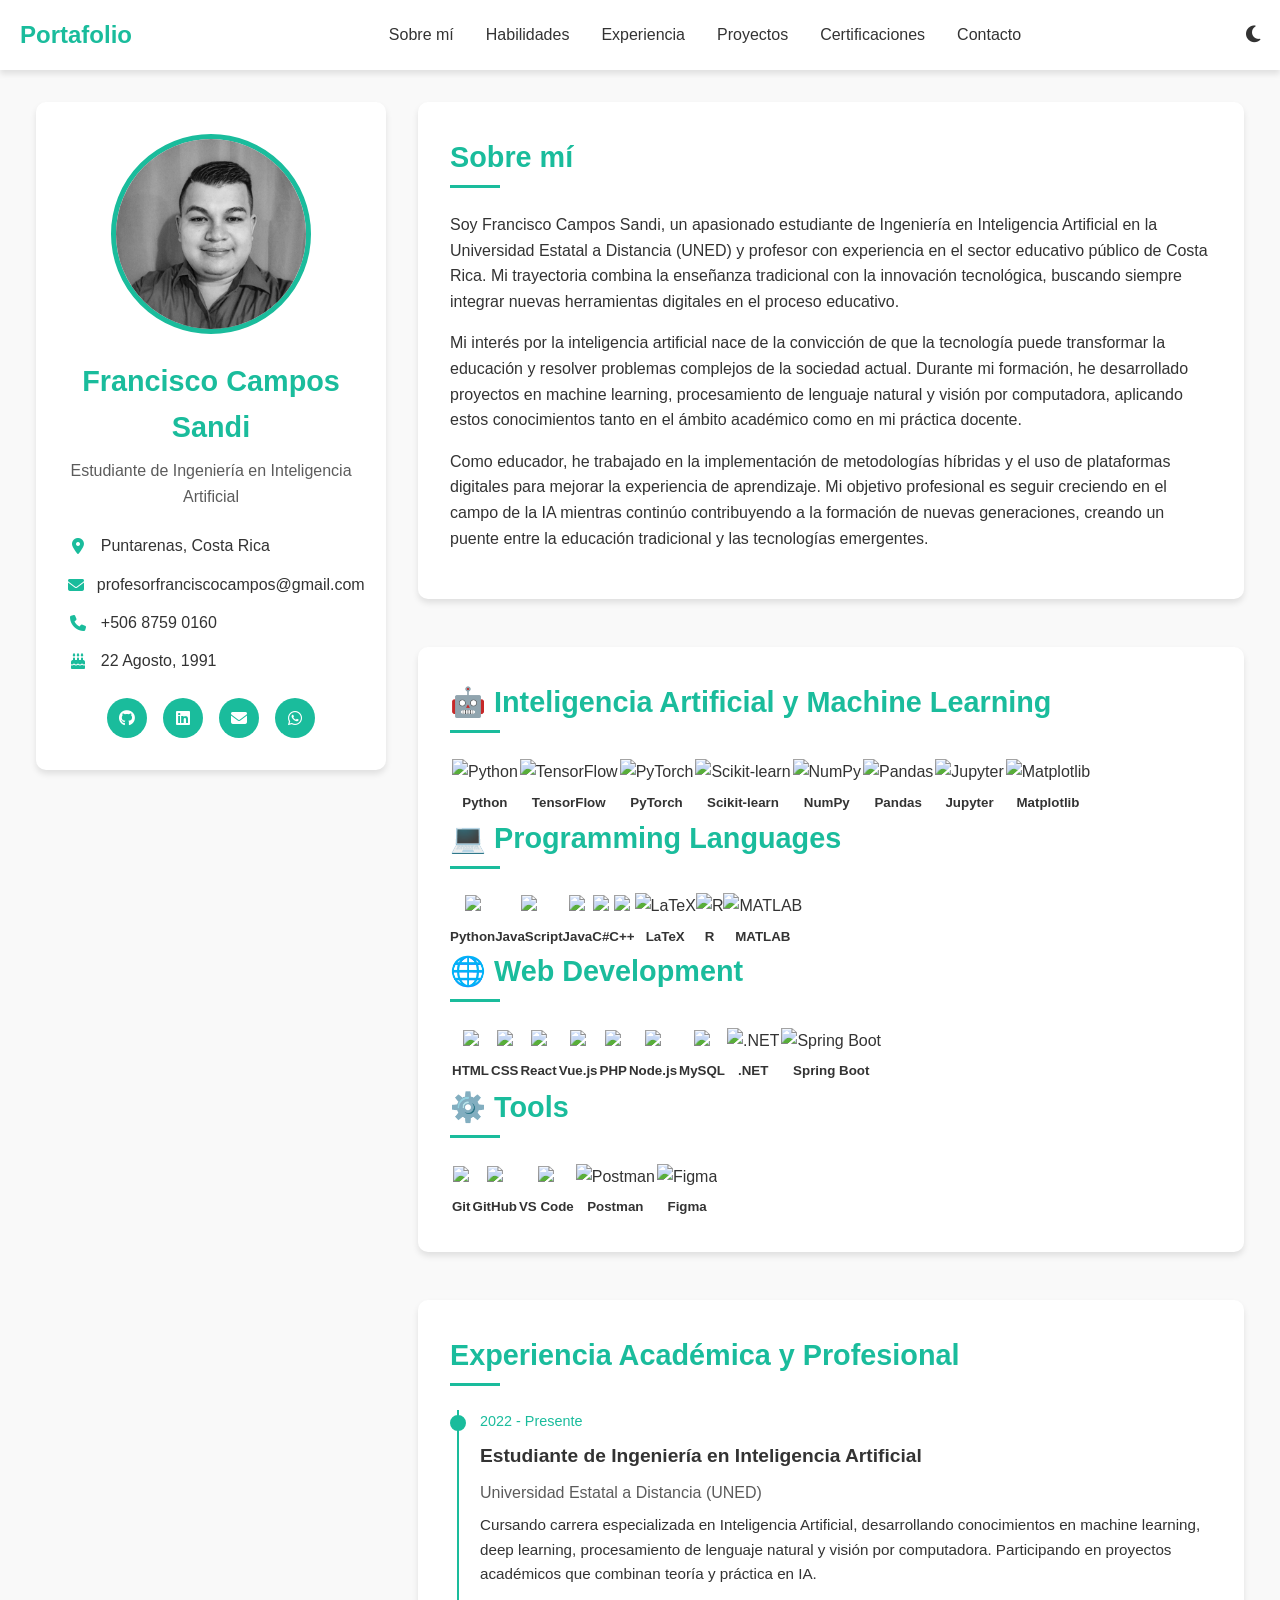
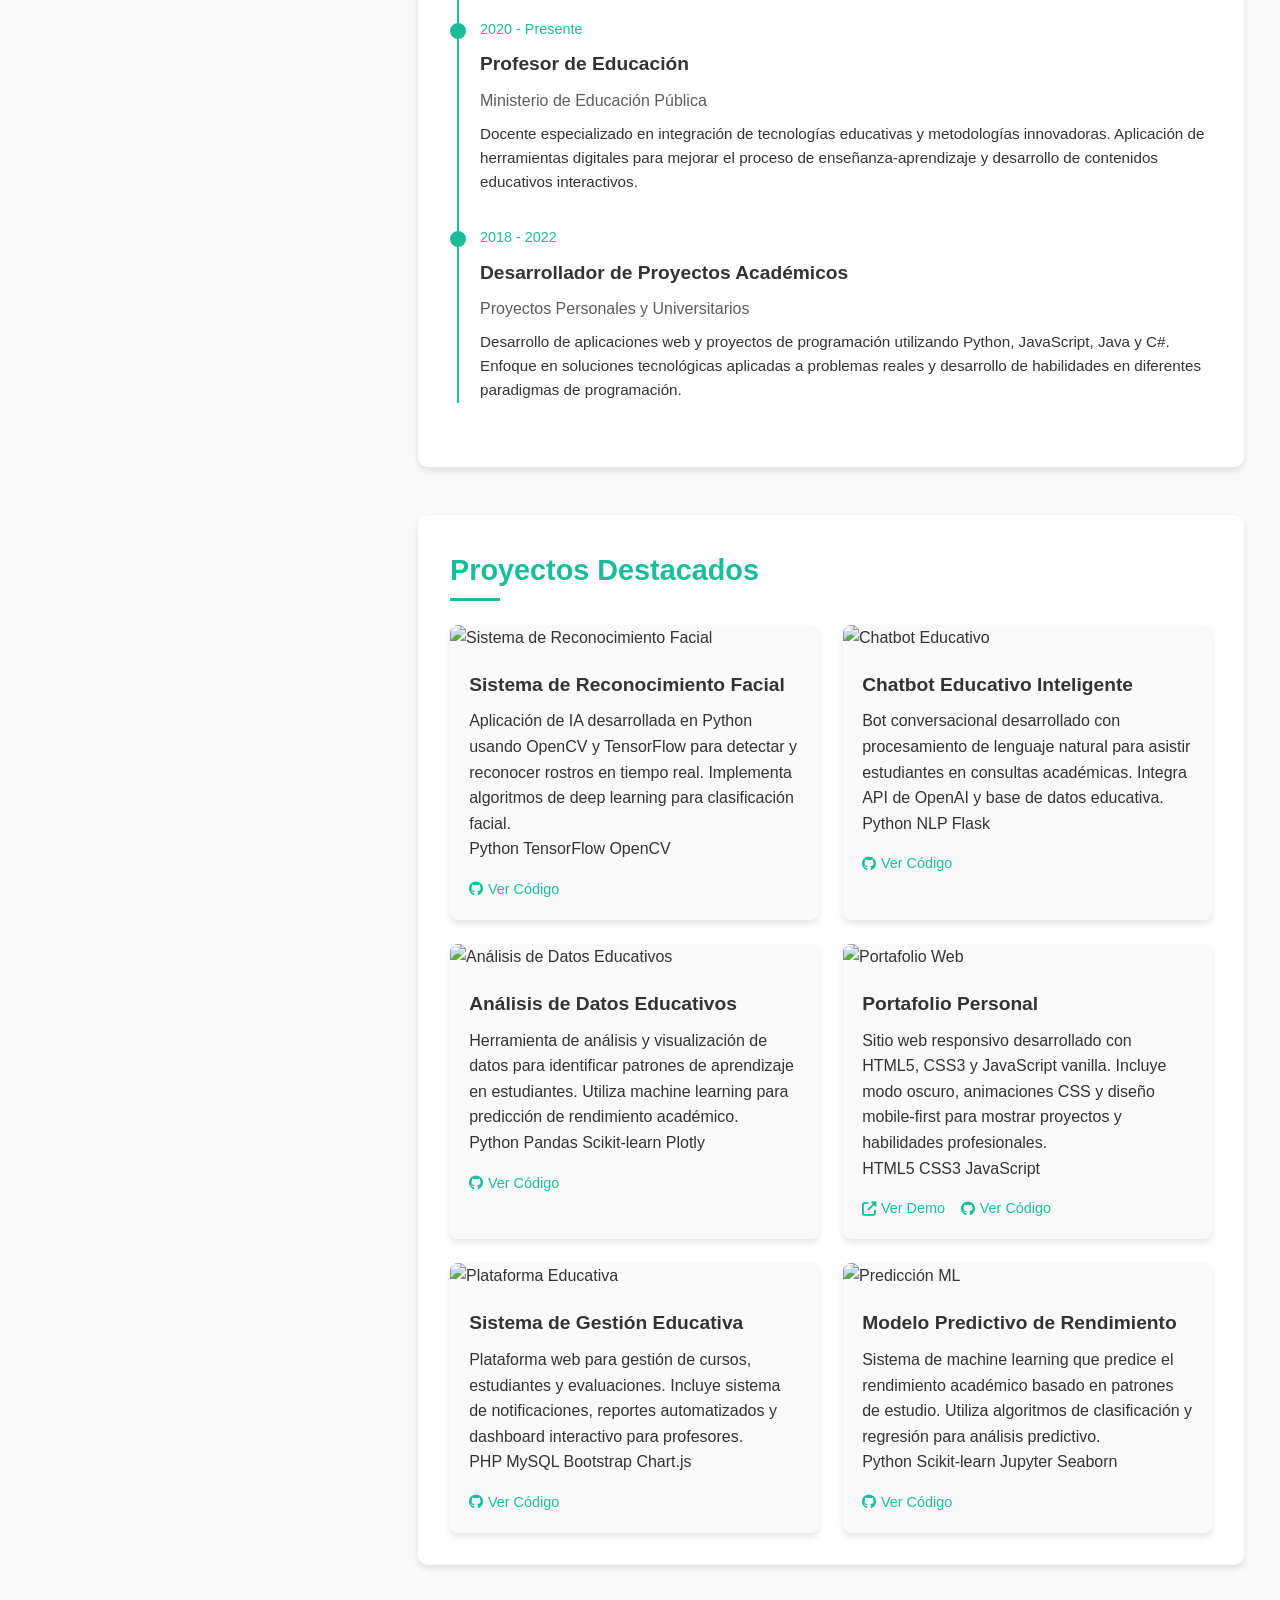
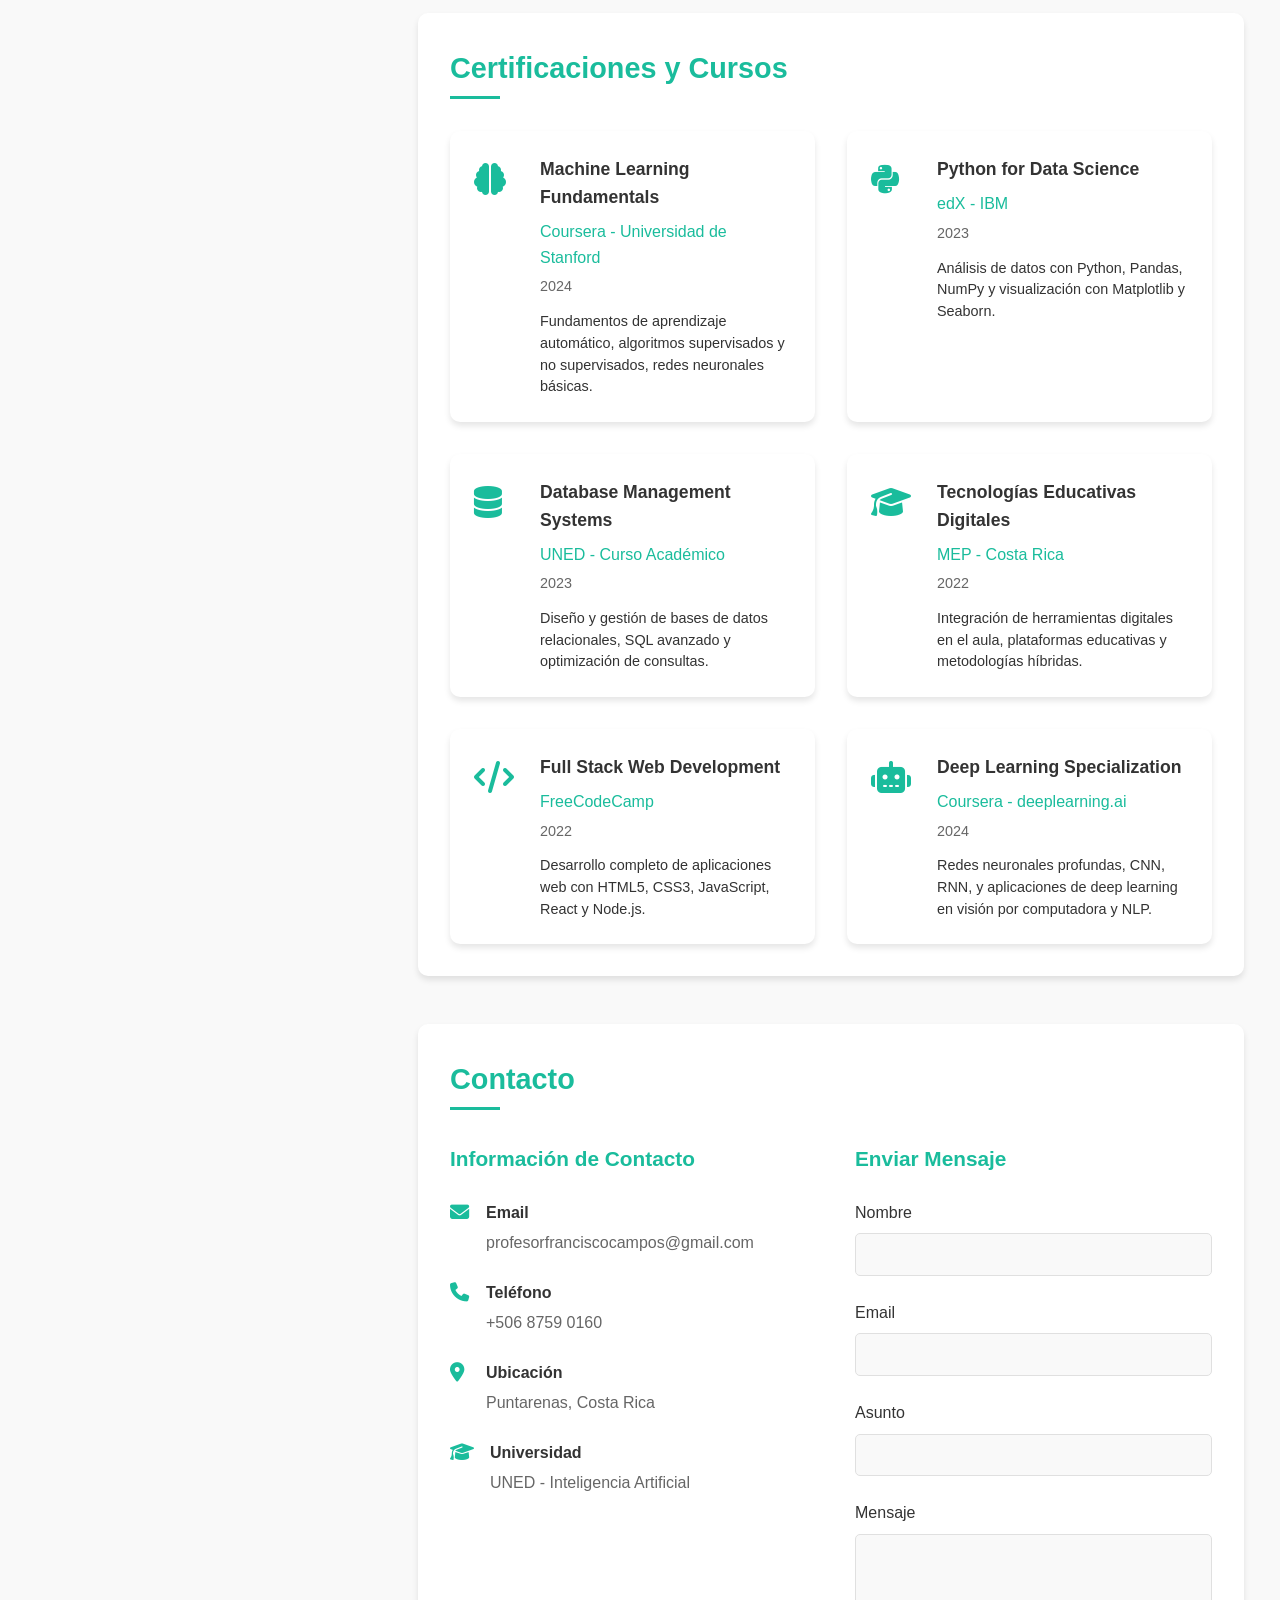
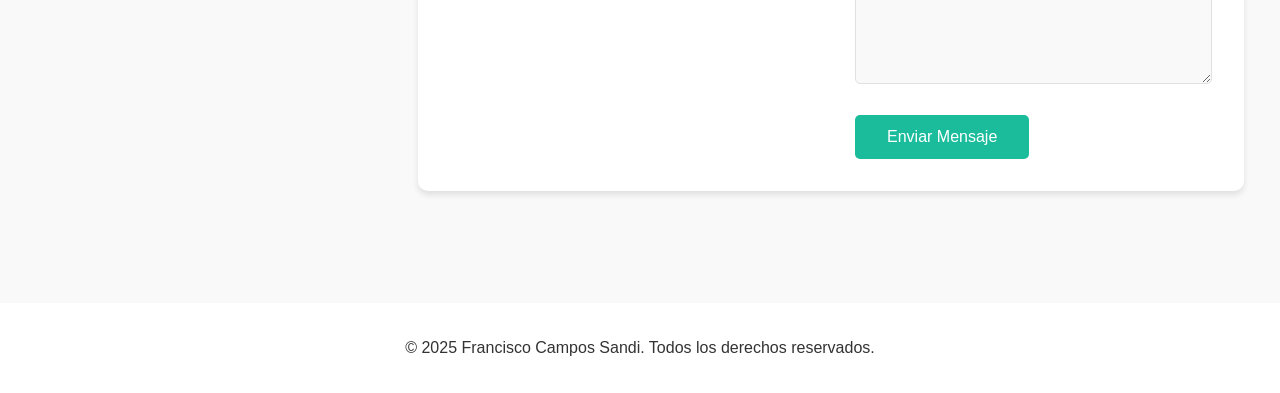
==== commit cc8201fc: "update" ====
--- a/index.html
+++ b/index.html
@@ -4,7 +4,10 @@
 <head>
     <meta charset="UTF-8">
     <meta name="viewport" content="width=device-width, initial-scale=1.0">
-    <title>Portafolio Profesional</title>
+    <meta name="description" content="Francisco Campos Sandi - Estudiante de Ingeniería en Inteligencia Artificial UNED y Profesor. Especialista en Machine Learning, Python, y tecnologías educativas.">
+    <meta name="keywords" content="Francisco Campos, Inteligencia Artificial, Machine Learning, Python, UNED, Profesor, Costa Rica, Desarrollador">
+    <meta name="author" content="Francisco Campos Sandi">
+    <title>Francisco Campos Sandi - Portafolio Profesional</title>
     <link rel="stylesheet" href="https://cdnjs.cloudflare.com/ajax/libs/font-awesome/6.4.0/css/all.min.css">
     <link rel="stylesheet" href="estilo.css">
 </head>
@@ -19,6 +22,7 @@
                     <li><a href="#skills">Habilidades</a></li>
                     <li><a href="#experience">Experiencia</a></li>
                     <li><a href="#projects">Proyectos</a></li>
+                    <li><a href="#certifications">Certificaciones</a></li>
                     <li><a href="#contact">Contacto</a></li>
                 </ul>
                 <button class="theme-toggle" id="themeToggle">
@@ -34,7 +38,7 @@
             <div class="profile-card">
                 <img src="imagen/foto_francisco.jpg" alt="Imagen de perfil" class="profile-img">
                 <h1 class="profile-name">Francisco Campos Sandi</h1>
-                <p class="profile-title">Desarrollador Full Stack</p>
+                <p class="profile-title">Estudiante de Ingeniería en Inteligencia Artificial</p>
 
                 <div class="profile-info">
                     <p><i class="fas fa-map-marker-alt"></i> Puntarenas, Costa Rica</p>
@@ -43,15 +47,15 @@
                     <p><i class="fas fa-birthday-cake"></i> 22 Agosto, 1991</p>
                 </div>
 
-                <div class="social-links">
-                    <a href="https://github.com/Francisco-Campos-S" target="_blank">
+                                <div class="social-links">
+                    <a href="https://github.com/Francisco-Campos-S" target="_blank" title="GitHub">
                         <i class="fab fa-github"></i>
                     </a>
-                    <a href="https://www.linkedin.com/in/francisco-campos-8269832a5/" target="_blank">
-                        <i class="fab fa-linkedin-in"></i>
+                    <a href="https://www.linkedin.com/in/francisco-campos-8269832a5/" target="_blank" title="LinkedIn">
+                        <i class="fab fa-linkedin"></i>
                     </a>
-                    <a href="https://tusitio.com" target="_blank" title="Portafolio Web">
-                        <i class="fas fa-globe"></i>
+                    <a href="mailto:profesorfranciscocampos@gmail.com" target="_blank" title="Email">
+                        <i class="fas fa-envelope"></i>
                     </a>
                     <a href="https://wa.me/50687590160" target="_blank" title="WhatsApp">
                         <i class="fab fa-whatsapp"></i>
@@ -65,173 +69,382 @@
             <!-- Content Sections -->
             <div class="content">
                 <!-- About Section -->
+                                <!-- About Section -->
                 <section id="about">
                     <h2>Sobre mí</h2>
                     <div class="about-text">
                         <p>
-                            Hola, soy Francisco Campos, un estudiante entusiasta de
-                            Ingeniería que se especializa en Inteligencia Artificial y
-                            programación. Me motiva aprender tecnologías emergentes y
-                            crear soluciones que impacten positivamente el entorno.
+                            Soy Francisco Campos Sandi, un apasionado estudiante de Ingeniería en Inteligencia Artificial en la Universidad Estatal a Distancia (UNED) y profesor con experiencia en el sector educativo público de Costa Rica. Mi trayectoria combina la enseñanza tradicional con la innovación tecnológica, buscando siempre integrar nuevas herramientas digitales en el proceso educativo.
                         </p>
                         <p>
-                            Mi enfoque se basa en escribir código claro y funcional,
-                            siempre buscando aplicar buenas prácticas y mejorar mis
-                            habilidades en cada proyecto. He desarrollado proyectos
-                            académicos y personales, y actualmente estoy expandiendo mis
-                            conocimientos en desarrollo web y Python.
+                            Mi interés por la inteligencia artificial nace de la convicción de que la tecnología puede transformar la educación y resolver problemas complejos de la sociedad actual. Durante mi formación, he desarrollado proyectos en machine learning, procesamiento de lenguaje natural y visión por computadora, aplicando estos conocimientos tanto en el ámbito académico como en mi práctica docente.
                         </p>
                         <p>
-                            Cuando no estoy frente al computador, disfruto la música,
-                            explorar nuevas ideas y colaborar en iniciativas
-                            tecnológicas. Me apasiona el aprendizaje constante y el uso de
-                            la tecnología para resolver problemas reales.
+                            Como educador, he trabajado en la implementación de metodologías híbridas y el uso de plataformas digitales para mejorar la experiencia de aprendizaje. Mi objetivo profesional es seguir creciendo en el campo de la IA mientras continúo contribuyendo a la formación de nuevas generaciones, creando un puente entre la educación tradicional y las tecnologías emergentes.
                         </p>
                     </div>
                 </section>
 
                 <!-- Skills Section -->
-                <section id="skills">
-                    <h2>Habilidades</h2>
-                    <div class="skills-container">
-                        <div class="skill-item">
-                            <div class="skill-name">
-                                <span>HTML5</span>
-                                <span>95%</span>
-                            </div>
-                            <div class="skill-bar">
-                                <div class="skill-progress" style="width: 95%"></div>
-                            </div>
-                        </div>
-
-                        <div class="skill-item">
-                            <div class="skill-name">
-                                <span>CSS3</span>
-                                <span>90%</span>
-                            </div>
-                            <div class="skill-bar">
-                                <div class="skill-progress" style="width: 90%"></div>
-                            </div>
-                        </div>
-
-                        <div class="skill-item">
-                            <div class="skill-name">
-                                <span>JavaScript</span>
-                                <span>85%</span>
-                            </div>
-                            <div class="skill-bar">
-                                <div class="skill-progress" style="width: 85%"></div>
-                            </div>
-                        </div>
-
-                        <div class="skill-item">
-                            <div class="skill-name">
-                                <span>React</span>
-                                <span>80%</span>
-                            </div>
-                            <div class="skill-bar">
-                                <div class="skill-progress" style="width: 80%"></div>
-                            </div>
-                        </div>
-
-                        <div class="skill-item">
-                            <div class="skill-name">
-                                <span>Node.js</span>
-                                <span>75%</span>
-                            </div>
-                            <div class="skill-bar">
-                                <div class="skill-progress" style="width: 75%"></div>
-                            </div>
-                        </div>
-
-                        <div class="skill-item">
-                            <div class="skill-name">
-                                <span>MongoDB</span>
-                                <span>70%</span>
-                            </div>
-                            <div class="skill-bar">
-                                <div class="skill-progress" style="width: 70%"></div>
-                            </div>
+<section id="skills">
+    <h2>🤖 Inteligencia Artificial y Machine Learning</h2>
+    <table>
+        <tr>
+            <td align="center">
+                <img src="https://upload.wikimedia.org/wikipedia/commons/c/c3/Python-logo-notext.svg" width="60" alt="Python"><br>
+                <sub><b>Python</b></sub>
+            </td>
+            <td align="center">
+                <img src="https://upload.wikimedia.org/wikipedia/commons/2/2d/Tensorflow_logo.svg" width="60" alt="TensorFlow"><br>
+                <sub><b>TensorFlow</b></sub>
+            </td>
+            <td align="center">
+                <img src="https://upload.wikimedia.org/wikipedia/commons/1/10/PyTorch_logo_icon.svg" width="60" alt="PyTorch"><br>
+                <sub><b>PyTorch</b></sub>
+            </td>
+            <td align="center">
+                <img src="https://upload.wikimedia.org/wikipedia/commons/0/05/Scikit_learn_logo_small.svg" width="60" alt="Scikit-learn"><br>
+                <sub><b>Scikit-learn</b></sub>
+            </td>
+            <td align="center">
+                <img src="https://upload.wikimedia.org/wikipedia/commons/3/31/NumPy_logo_2020.svg" width="60" alt="NumPy"><br>
+                <sub><b>NumPy</b></sub>
+            </td>
+            <td align="center">
+                <img src="https://pandas.pydata.org/static/img/pandas_secondary.svg" width="60" alt="Pandas"><br>
+                <sub><b>Pandas</b></sub>
+            </td>
+            <td align="center">
+                <img src="https://upload.wikimedia.org/wikipedia/commons/3/38/Jupyter_logo.svg" width="60" alt="Jupyter"><br>
+                <sub><b>Jupyter</b></sub>
+            </td>
+            <td align="center">
+                <img src="https://upload.wikimedia.org/wikipedia/commons/8/84/Matplotlib_icon.svg" width="60" alt="Matplotlib"><br>
+                <sub><b>Matplotlib</b></sub>
+            </td>
+        </tr>
+    </table>
+
+    <h2>💻 Programming Languages</h2>
+    <table cellspacing="0" cellpadding="0">
+        <tr>
+            <td align="center">
+                <img src="https://cdn.jsdelivr.net/gh/devicons/devicon/icons/python/python-original.svg" width="60"><br>
+                <sub><b>Python</b></sub>
+            </td>
+            <td align="center">
+                <img src="https://cdn.jsdelivr.net/gh/devicons/devicon/icons/javascript/javascript-original.svg" width="60"><br>
+                <sub><b>JavaScript</b></sub>
+            </td>
+            <td align="center">
+                <img src="https://cdn.jsdelivr.net/gh/devicons/devicon/icons/java/java-original.svg" width="60"><br>
+                <sub><b>Java</b></sub>
+            </td>
+            <td align="center">
+                <img src="https://cdn.jsdelivr.net/gh/devicons/devicon/icons/csharp/csharp-original.svg" width="60"><br>
+                <sub><b>C#</b></sub>
+            </td>
+            <td align="center">
+                <img src="https://cdn.jsdelivr.net/gh/devicons/devicon/icons/cplusplus/cplusplus-original.svg" width="60"><br>
+                <sub><b>C++</b></sub>
+            </td>
+            <td align="center">
+                <img src="https://upload.wikimedia.org/wikipedia/commons/9/92/LaTeX_logo.svg" width="60" alt="LaTeX"><br>
+                <sub><b>LaTeX</b></sub>
+            </td>
+            <td align="center">
+                <img src="https://upload.wikimedia.org/wikipedia/commons/1/1b/R_logo.svg" width="60" alt="R"><br>
+                <sub><b>R</b></sub>
+            </td>
+            <td align="center">
+                <img src="https://upload.wikimedia.org/wikipedia/commons/2/21/Matlab_Logo.png" width="60" alt="MATLAB"><br>
+                <sub><b>MATLAB</b></sub>
+            </td>
+        </tr>
+    </table>
+
+    <h2>🌐 Web Development</h2>
+    <table>
+        <tr>
+            <td align="center">
+                <img src="https://cdn.jsdelivr.net/gh/devicons/devicon/icons/html5/html5-original.svg" width="60"><br>
+                <sub><b>HTML</b></sub>
+            </td>
+            <td align="center">
+                <img src="https://cdn.jsdelivr.net/gh/devicons/devicon/icons/css3/css3-original.svg" width="60"><br>
+                <sub><b>CSS</b></sub>
+            </td>
+            <td align="center">
+                <img src="https://cdn.jsdelivr.net/gh/devicons/devicon/icons/react/react-original.svg" width="60"><br>
+                <sub><b>React</b></sub>
+            </td>
+            <td align="center">
+                <img src="https://cdn.jsdelivr.net/gh/devicons/devicon/icons/vuejs/vuejs-original.svg" width="60"><br>
+                <sub><b>Vue.js</b></sub>
+            </td>
+            <td align="center">
+                <img src="https://cdn.jsdelivr.net/gh/devicons/devicon/icons/php/php-original.svg" width="60"><br>
+                <sub><b>PHP</b></sub>
+            </td>
+            <td align="center">
+                <img src="https://cdn.jsdelivr.net/gh/devicons/devicon/icons/nodejs/nodejs-original.svg" width="60"><br>
+                <sub><b>Node.js</b></sub>
+            </td>
+            <td align="center">
+                <img src="https://cdn.jsdelivr.net/gh/devicons/devicon/icons/mysql/mysql-original.svg" width="60"><br>
+                <sub><b>MySQL</b></sub>
+            </td>
+            <td align="center">
+                <img src="https://upload.wikimedia.org/wikipedia/commons/e/ee/.NET_Core_Logo.svg" width="60" alt=".NET"><br>
+                <sub><b>.NET</b></sub>
+            </td>
+            <td align="center">
+                <img src="https://upload.wikimedia.org/wikipedia/commons/4/44/Spring_Framework_Logo_2018.svg" width="60" alt="Spring Boot"><br>
+                <sub><b>Spring Boot</b></sub>
+            </td>
+        </tr>
+    </table>
+
+    <h2>⚙️ Tools</h2>
+    <table>
+        <tr>
+            <td align="center">
+                <img src="https://cdn.jsdelivr.net/gh/devicons/devicon/icons/git/git-original.svg" width="60"><br>
+                <sub><b>Git</b></sub>
+            </td>
+            <td align="center">
+                <img src="https://cdn.jsdelivr.net/gh/devicons/devicon/icons/github/github-original.svg" width="60"><br>
+                <sub><b>GitHub</b></sub>
+            </td>
+            <td align="center">
+                <img src="https://cdn.jsdelivr.net/gh/devicons/devicon/icons/vscode/vscode-original.svg" width="60"><br>
+                <sub><b>VS Code</b></sub>
+            </td>
+            <td align="center">
+                <img src="https://www.vectorlogo.zone/logos/getpostman/getpostman-icon.svg" width="60" alt="Postman"><br>
+                <sub><b>Postman</b></sub>
+            </td>
+            <td align="center">
+                <img src="https://upload.wikimedia.org/wikipedia/commons/3/33/Figma-logo.svg" width="60" alt="Figma"><br>
+                <sub><b>Figma</b></sub>
+            </td>
+        </tr>
+    </table>
+</section>
+
+
+                <!-- Experience Section -->
+                <section id="experience">
+                    <h2>Experiencia Académica y Profesional</h2>
+                    <div class="timeline">
+                        <div class="timeline-item">
+                            <div class="timeline-date">2022 - Presente</div>
+                            <h3 class="timeline-title">Estudiante de Ingeniería en Inteligencia Artificial</h3>
+                            <p class="timeline-company">Universidad Estatal a Distancia (UNED)</p>
+                            <p class="timeline-description">Cursando carrera especializada en Inteligencia Artificial, desarrollando conocimientos en machine learning, deep learning, procesamiento de lenguaje natural y visión por computadora. Participando en proyectos académicos que combinan teoría y práctica en IA.</p>
+                        </div>
+
+                        <div class="timeline-item">
+                            <div class="timeline-date">2020 - Presente</div>
+                            <h3 class="timeline-title">Profesor de Educación</h3>
+                            <p class="timeline-company">Ministerio de Educación Pública</p>
+                            <p class="timeline-description">Docente especializado en integración de tecnologías educativas y metodologías innovadoras. Aplicación de herramientas digitales para mejorar el proceso de enseñanza-aprendizaje y desarrollo de contenidos educativos interactivos.</p>
+                        </div>
+
+                        <div class="timeline-item">
+                            <div class="timeline-date">2018 - 2022</div>
+                            <h3 class="timeline-title">Desarrollador de Proyectos Académicos</h3>
+                            <p class="timeline-company">Proyectos Personales y Universitarios</p>
+                            <p class="timeline-description">Desarrollo de aplicaciones web y proyectos de programación utilizando Python, JavaScript, Java y C#. Enfoque en soluciones tecnológicas aplicadas a problemas reales y desarrollo de habilidades en diferentes paradigmas de programación.</p>
                         </div>
                     </div>
                 </section>
 
-                <!-- Experience Section -->
-                <section id="experience">
-                    <h2>Experiencia</h2>
-                    <div class="timeline">
-                        <div class="timeline-item">
-                            <div class="timeline-date">2020 - Presente</div>
-                            <h3 class="timeline-title">Desarrollador Senior Full Stack</h3>
-                            <p class="timeline-company">TechSolutions Inc.</p>
-                            <p class="timeline-description">Lideré el desarrollo de aplicaciones web empresariales
-                                utilizando React, Node.js y MongoDB. Implementé arquitecturas escalables y mejoré el
-                                rendimiento de las aplicaciones en un 40%.</p>
-                        </div>
-
-                        <div class="timeline-item">
-                            <div class="timeline-date">2017 - 2020</div>
-                            <h3 class="timeline-title">Desarrollador Frontend</h3>
-                            <p class="timeline-company">Digital Creations</p>
-                            <p class="timeline-description">Desarrollé interfaces de usuario interactivas y responsivas
-                                utilizando React y Redux. Colaboré estrechamente con diseñadores para implementar
-                                diseños pixel-perfect.</p>
-                        </div>
-
-                        <div class="timeline-item">
-                            <div class="timeline-date">2015 - 2017</div>
-                            <h3 class="timeline-title">Desarrollador Web Junior</h3>
-                            <p class="timeline-company">StartUp Innovadora</p>
-                            <p class="timeline-description">Participé en el desarrollo de una plataforma SaaS desde
-                                cero, trabajando tanto en frontend como en backend. Aprendí metodologías ágiles y buenas
-                                prácticas de desarrollo.</p>
+                <!-- Projects Section -->
+                <section id="projects">
+                    <h2>Proyectos Destacados</h2>
+                    <div class="projects-grid">
+                        <div class="project-card">
+                            <img src="https://images.pexels.com/photos/1181371/pexels-photo-1181371.jpeg"
+                                alt="Sistema de Reconocimiento Facial" class="project-img">
+                            <div class="project-info">
+                                <h3 class="project-title">Sistema de Reconocimiento Facial</h3>
+                                <p>Aplicación de IA desarrollada en Python usando OpenCV y TensorFlow para detectar y reconocer rostros en tiempo real. Implementa algoritmos de deep learning para clasificación facial.</p>
+                                <div class="project-tech">
+                                    <span class="tech-tag">Python</span>
+                                    <span class="tech-tag">TensorFlow</span>
+                                    <span class="tech-tag">OpenCV</span>
+                                </div>
+                                <div class="project-links">
+                                    <a href="https://github.com/Francisco-Campos-S" target="_blank"><i class="fab fa-github"></i> Ver Código</a>
+                                </div>
+                            </div>
+                        </div>
+
+                        <div class="project-card">
+                            <img src="https://images.pexels.com/photos/669610/pexels-photo-669610.jpeg"
+                                alt="Chatbot Educativo" class="project-img">
+                            <div class="project-info">
+                                <h3 class="project-title">Chatbot Educativo Inteligente</h3>
+                                <p>Bot conversacional desarrollado con procesamiento de lenguaje natural para asistir estudiantes en consultas académicas. Integra API de OpenAI y base de datos educativa.</p>
+                                <div class="project-tech">
+                                    <span class="tech-tag">Python</span>
+                                    <span class="tech-tag">NLP</span>
+                                    <span class="tech-tag">Flask</span>
+                                </div>
+                                <div class="project-links">
+                                    <a href="https://github.com/Francisco-Campos-S" target="_blank"><i class="fab fa-github"></i> Ver Código</a>
+                                </div>
+                            </div>
+                        </div>
+
+                        <div class="project-card">
+                            <img src="https://images.pexels.com/photos/590020/pexels-photo-590020.jpeg"
+                                alt="Análisis de Datos Educativos" class="project-img">
+                            <div class="project-info">
+                                <h3 class="project-title">Análisis de Datos Educativos</h3>
+                                <p>Herramienta de análisis y visualización de datos para identificar patrones de aprendizaje en estudiantes. Utiliza machine learning para predicción de rendimiento académico.</p>
+                                <div class="project-tech">
+                                    <span class="tech-tag">Python</span>
+                                    <span class="tech-tag">Pandas</span>
+                                    <span class="tech-tag">Scikit-learn</span>
+                                    <span class="tech-tag">Plotly</span>
+                                </div>
+                                <div class="project-links">
+                                    <a href="https://github.com/Francisco-Campos-S" target="_blank"><i class="fab fa-github"></i> Ver Código</a>
+                                </div>
+                            </div>
+                        </div>
+
+                        <div class="project-card">
+                            <img src="https://images.pexels.com/photos/1181467/pexels-photo-1181467.jpeg"
+                                alt="Portafolio Web" class="project-img">
+                            <div class="project-info">
+                                <h3 class="project-title">Portafolio Personal</h3>
+                                <p>Sitio web responsivo desarrollado con HTML5, CSS3 y JavaScript vanilla. Incluye modo oscuro, animaciones CSS y diseño mobile-first para mostrar proyectos y habilidades profesionales.</p>
+                                <div class="project-tech">
+                                    <span class="tech-tag">HTML5</span>
+                                    <span class="tech-tag">CSS3</span>
+                                    <span class="tech-tag">JavaScript</span>
+                                </div>
+                                <div class="project-links">
+                                    <a href="https://francisco-campos-s.github.io/" target="_blank"><i class="fas fa-external-link-alt"></i> Ver Demo</a>
+                                    <a href="https://github.com/Francisco-Campos-S/Francisco-Campos-S.github.io" target="_blank"><i class="fab fa-github"></i> Ver Código</a>
+                                </div>
+                            </div>
+                        </div>
+
+                        <div class="project-card">
+                            <img src="https://images.pexels.com/photos/374820/pexels-photo-374820.jpeg"
+                                alt="Plataforma Educativa" class="project-img">
+                            <div class="project-info">
+                                <h3 class="project-title">Sistema de Gestión Educativa</h3>
+                                <p>Plataforma web para gestión de cursos, estudiantes y evaluaciones. Incluye sistema de notificaciones, reportes automatizados y dashboard interactivo para profesores.</p>
+                                <div class="project-tech">
+                                    <span class="tech-tag">PHP</span>
+                                    <span class="tech-tag">MySQL</span>
+                                    <span class="tech-tag">Bootstrap</span>
+                                    <span class="tech-tag">Chart.js</span>
+                                </div>
+                                <div class="project-links">
+                                    <a href="https://github.com/Francisco-Campos-S" target="_blank"><i class="fab fa-github"></i> Ver Código</a>
+                                </div>
+                            </div>
+                        </div>
+
+                        <div class="project-card">
+                            <img src="https://images.pexels.com/photos/1089440/pexels-photo-1089440.jpeg"
+                                alt="Predicción ML" class="project-img">
+                            <div class="project-info">
+                                <h3 class="project-title">Modelo Predictivo de Rendimiento</h3>
+                                <p>Sistema de machine learning que predice el rendimiento académico basado en patrones de estudio. Utiliza algoritmos de clasificación y regresión para análisis predictivo.</p>
+                                <div class="project-tech">
+                                    <span class="tech-tag">Python</span>
+                                    <span class="tech-tag">Scikit-learn</span>
+                                    <span class="tech-tag">Jupyter</span>
+                                    <span class="tech-tag">Seaborn</span>
+                                </div>
+                                <div class="project-links">
+                                    <a href="https://github.com/Francisco-Campos-S" target="_blank"><i class="fab fa-github"></i> Ver Código</a>
+                                </div>
+                            </div>
                         </div>
                     </div>
                 </section>
 
-                <!-- Projects Section -->
-                <section id="projects">
-                    <h2>Proyectos</h2>
-                    <div class="projects-grid">
-                        <div class="project-card">
-                            <img src="https://images.pexels.com/photos/4974916/pexels-photo-4974916.jpeg"
-                                alt="E-Commerce Platform" class="project-img">
-                            <div class="project-info">
-                                <h3 class="project-title">Plataforma E-Commerce</h3>
-                                <p>Plataforma completa de comercio electrónico con carrito de compras, pasarela de pago
-                                    y panel de administración.</p>
-                                <div class="project-links">
-                                    <a href="#"><i class="fas fa-external-link-alt"></i> Demo</a>
-                                    <a href="#"><i class="fab fa-github"></i> Código</a>
-                                </div>
-                            </div>
-                        </div>
-
-                        <div class="project-card">
-                            <img src="https://images.pexels.com/photos/4974916/pexels-photo-4974916.jpeg"
-                                alt="Task Manager" class="project-img">
-                            <div class="project-info">
-                                <h3 class="project-title">Gestor de Tareas</h3>
-                                <p>Aplicación para gestión de tareas con autenticación de usuarios, categorías y
-                                    recordatorios.</p>
-                                <div class="project-links">
-                                    <a href="#"><i class="fas fa-external-link-alt"></i> Demo</a>
-                                    <a href="#"><i class="fab fa-github"></i> Código</a>
-                                </div>
-                            </div>
-                        </div>
-
-                        <div class="project-card">
-                            <img src="https://images.pexels.com/photos/4974916/pexels-photo-4974916.jpeg"
-                                alt="Social Network" class="project-img">
-                            <div class="project-info">
-                                <h3 class="project-title">Red Social</h3>
-                                <p>Red social minimalista con perfiles de usuario, publicaciones, comentarios y sistema
-                                    de amigos.</p>
-                                <div class="project-links">
-                                    <a href="#"><i class="fas fa-external-link-alt"></i> Demo</a>
-                                    <a href="#"><i class="fab fa-github"></i> Código</a>
-                                </div>
+                <!-- Certifications Section -->
+                <section id="certifications">
+                    <h2>Certificaciones y Cursos</h2>
+                    <div class="certifications-grid">
+                        <div class="cert-card">
+                            <div class="cert-icon">
+                                <i class="fas fa-brain"></i>
+                            </div>
+                            <div class="cert-info">
+                                <h3 class="cert-title">Machine Learning Fundamentals</h3>
+                                <p class="cert-issuer">Coursera - Universidad de Stanford</p>
+                                <p class="cert-date">2024</p>
+                                <p class="cert-description">Fundamentos de aprendizaje automático, algoritmos supervisados y no supervisados, redes neuronales básicas.</p>
+                            </div>
+                        </div>
+
+                        <div class="cert-card">
+                            <div class="cert-icon">
+                                <i class="fab fa-python"></i>
+                            </div>
+                            <div class="cert-info">
+                                <h3 class="cert-title">Python for Data Science</h3>
+                                <p class="cert-issuer">edX - IBM</p>
+                                <p class="cert-date">2023</p>
+                                <p class="cert-description">Análisis de datos con Python, Pandas, NumPy y visualización con Matplotlib y Seaborn.</p>
+                            </div>
+                        </div>
+
+                        <div class="cert-card">
+                            <div class="cert-icon">
+                                <i class="fas fa-database"></i>
+                            </div>
+                            <div class="cert-info">
+                                <h3 class="cert-title">Database Management Systems</h3>
+                                <p class="cert-issuer">UNED - Curso Académico</p>
+                                <p class="cert-date">2023</p>
+                                <p class="cert-description">Diseño y gestión de bases de datos relacionales, SQL avanzado y optimización de consultas.</p>
+                            </div>
+                        </div>
+
+                        <div class="cert-card">
+                            <div class="cert-icon">
+                                <i class="fas fa-graduation-cap"></i>
+                            </div>
+                            <div class="cert-info">
+                                <h3 class="cert-title">Tecnologías Educativas Digitales</h3>
+                                <p class="cert-issuer">MEP - Costa Rica</p>
+                                <p class="cert-date">2022</p>
+                                <p class="cert-description">Integración de herramientas digitales en el aula, plataformas educativas y metodologías híbridas.</p>
+                            </div>
+                        </div>
+
+                        <div class="cert-card">
+                            <div class="cert-icon">
+                                <i class="fas fa-code"></i>
+                            </div>
+                            <div class="cert-info">
+                                <h3 class="cert-title">Full Stack Web Development</h3>
+                                <p class="cert-issuer">FreeCodeCamp</p>
+                                <p class="cert-date">2022</p>
+                                <p class="cert-description">Desarrollo completo de aplicaciones web con HTML5, CSS3, JavaScript, React y Node.js.</p>
+                            </div>
+                        </div>
+
+                        <div class="cert-card">
+                            <div class="cert-icon">
+                                <i class="fas fa-robot"></i>
+                            </div>
+                            <div class="cert-info">
+                                <h3 class="cert-title">Deep Learning Specialization</h3>
+                                <p class="cert-issuer">Coursera - deeplearning.ai</p>
+                                <p class="cert-date">2024</p>
+                                <p class="cert-description">Redes neuronales profundas, CNN, RNN, y aplicaciones de deep learning en visión por computadora y NLP.</p>
                             </div>
                         </div>
                     </div>
@@ -240,29 +453,64 @@
                 <!-- Contact Section -->
                 <section id="contact">
                     <h2>Contacto</h2>
-                    <form class="contact-form">
-                        <div class="form-group">
-                            <label for="name">Nombre</label>
-                            <input type="text" id="name" name="name" required>
-                        </div>
-
-                        <div class="form-group">
-                            <label for="email">Email</label>
-                            <input type="email" id="email" name="email" required>
-                        </div>
-
-                        <div class="form-group">
-                            <label for="subject">Asunto</label>
-                            <input type="text" id="subject" name="subject" required>
-                        </div>
-
-                        <div class="form-group">
-                            <label for="message">Mensaje</label>
-                            <textarea id="message" name="message" required></textarea>
-                        </div>
-
-                        <button type="submit" class="submit-btn">Enviar Mensaje</button>
-                    </form>
+                    <div class="contact-container">
+                        <div class="contact-info">
+                            <h3>Información de Contacto</h3>
+                            <div class="contact-item">
+                                <i class="fas fa-envelope"></i>
+                                <div>
+                                    <strong>Email</strong>
+                                    <p>profesorfranciscocampos@gmail.com</p>
+                                </div>
+                            </div>
+                            <div class="contact-item">
+                                <i class="fas fa-phone"></i>
+                                <div>
+                                    <strong>Teléfono</strong>
+                                    <p>+506 8759 0160</p>
+                                </div>
+                            </div>
+                            <div class="contact-item">
+                                <i class="fas fa-map-marker-alt"></i>
+                                <div>
+                                    <strong>Ubicación</strong>
+                                    <p>Puntarenas, Costa Rica</p>
+                                </div>
+                            </div>
+                            <div class="contact-item">
+                                <i class="fas fa-graduation-cap"></i>
+                                <div>
+                                    <strong>Universidad</strong>
+                                    <p>UNED - Inteligencia Artificial</p>
+                                </div>
+                            </div>
+                        </div>
+                        
+                        <form class="contact-form">
+                            <h3>Enviar Mensaje</h3>
+                            <div class="form-group">
+                                <label for="name">Nombre</label>
+                                <input type="text" id="name" name="name" required>
+                            </div>
+
+                            <div class="form-group">
+                                <label for="email">Email</label>
+                                <input type="email" id="email" name="email" required>
+                            </div>
+
+                            <div class="form-group">
+                                <label for="subject">Asunto</label>
+                                <input type="text" id="subject" name="subject" required>
+                            </div>
+
+                            <div class="form-group">
+                                <label for="message">Mensaje</label>
+                                <textarea id="message" name="message" rows="5" required></textarea>
+                            </div>
+
+                            <button type="submit" class="submit-btn">Enviar Mensaje</button>
+                        </form>
+                    </div>
                 </section>
             </div>
         </div>
@@ -270,7 +518,7 @@
 
     <footer>
         <div class="container">
-            <p>&copy; 2025 Carlos Mendoza. Todos los derechos reservados.</p>
+            <p>&copy; 2025 Francisco Campos Sandi. Todos los derechos reservados.</p>
         </div>
     </footer>
 
--- a/estilo.css
+++ b/estilo.css
@@ -399,27 +399,96 @@
             resize: vertical;
         }
 
+        /* Contact Section */
+        .contact-container {
+            display: grid;
+            grid-template-columns: 1fr 1fr;
+            gap: 3rem;
+            margin-top: 2rem;
+        }
+
+        .contact-info h3,
+        .contact-form h3 {
+            margin-bottom: 1.5rem;
+            color: var(--primary-color);
+            font-size: 1.3rem;
+        }
+
+        .contact-item {
+            display: flex;
+            align-items: flex-start;
+            gap: 1rem;
+            margin-bottom: 1.5rem;
+        }
+
+        .contact-item i {
+            color: var(--primary-color);
+            font-size: 1.2rem;
+            min-width: 20px;
+            margin-top: 0.2rem;
+        }
+
+        .contact-item strong {
+            display: block;
+            margin-bottom: 0.3rem;
+            color: var(--text-color);
+        }
+
+        .contact-item p {
+            color: #666;
+            margin: 0;
+        }
+
+        [data-theme="dark"] .contact-item p {
+            color: #aaa;
+        }
+
+        .form-group {
+            margin-bottom: 1.5rem;
+        }
+
+        .contact-form label {
+            display: block;
+            margin-bottom: 0.5rem;
+            font-weight: 500;
+            color: var(--text-color);
+        }
+
+        .contact-form input,
+        .contact-form textarea {
+            width: 100%;
+            padding: 0.8rem;
+            border: 1px solid var(--border-color);
+            border-radius: 5px;
+            background-color: var(--bg-color);
+            color: var(--text-color);
+            font-family: inherit;
+            transition: var(--transition);
+        }
+
         .contact-form input:focus,
         .contact-form textarea:focus {
             outline: none;
             border-color: var(--primary-color);
-            box-shadow: 0 0 0 2px rgba(52, 152, 219, 0.2);
+            box-shadow: 0 0 0 2px rgba(26, 188, 156, 0.2);
         }
 
         .submit-btn {
             background-color: var(--primary-color);
             color: white;
             border: none;
-            padding: 0.8rem 1.5rem;
+            padding: 0.8rem 2rem;
             border-radius: 5px;
             cursor: pointer;
             font-weight: 500;
             transition: var(--transition);
+            font-size: 1rem;
         }
 
         .submit-btn:hover {
-            background-color: #2980b9;
+            background-color: #16a085;
             transform: translateY(-2px);
+            box-shadow: 0 4px 12px rgba(26, 188, 156, 0.3);
         }
 
         /* Footer */
@@ -430,6 +499,69 @@
             margin-top: 2rem;
         }
 
+        /* Certifications Section */
+        .certifications-grid {
+            display: grid;
+            grid-template-columns: repeat(auto-fit, minmax(300px, 1fr));
+            gap: 2rem;
+            margin-top: 2rem;
+        }
+
+        .cert-card {
+            background: var(--card-bg);
+            border-radius: 10px;
+            padding: 1.5rem;
+            box-shadow: var(--shadow);
+            transition: var(--transition);
+            display: flex;
+            align-items: flex-start;
+            gap: 1rem;
+        }
+
+        .cert-card:hover {
+            transform: translateY(-5px);
+            box-shadow: 0 8px 25px rgba(0, 0, 0, 0.15);
+        }
+
+        .cert-icon {
+            font-size: 2rem;
+            color: var(--primary-color);
+            min-width: 50px;
+        }
+
+        .cert-info {
+            flex: 1;
+        }
+
+        .cert-title {
+            font-size: 1.1rem;
+            font-weight: 600;
+            color: var(--text-color);
+            margin-bottom: 0.5rem;
+        }
+
+        .cert-issuer {
+            color: var(--primary-color);
+            font-weight: 500;
+            margin-bottom: 0.3rem;
+        }
+
+        .cert-date {
+            font-size: 0.9rem;
+            color: #666;
+            margin-bottom: 0.8rem;
+        }
+
+        .cert-description {
+            font-size: 0.9rem;
+            line-height: 1.5;
+            color: var(--text-color);
+        }
+
+        [data-theme="dark"] .cert-date {
+            color: #aaa;
+        }
+
         /* Responsive Design */
         @media (max-width: 1200px) {
             .profile-card {
@@ -466,6 +598,15 @@
                 grid-template-columns: 1fr;
             }
 
+            .certifications-grid {
+                grid-template-columns: 1fr;
+            }
+
+            .contact-container {
+                grid-template-columns: 1fr;
+                gap: 2rem;
+            }
+
             section {
                 padding: 1.5rem;
             }
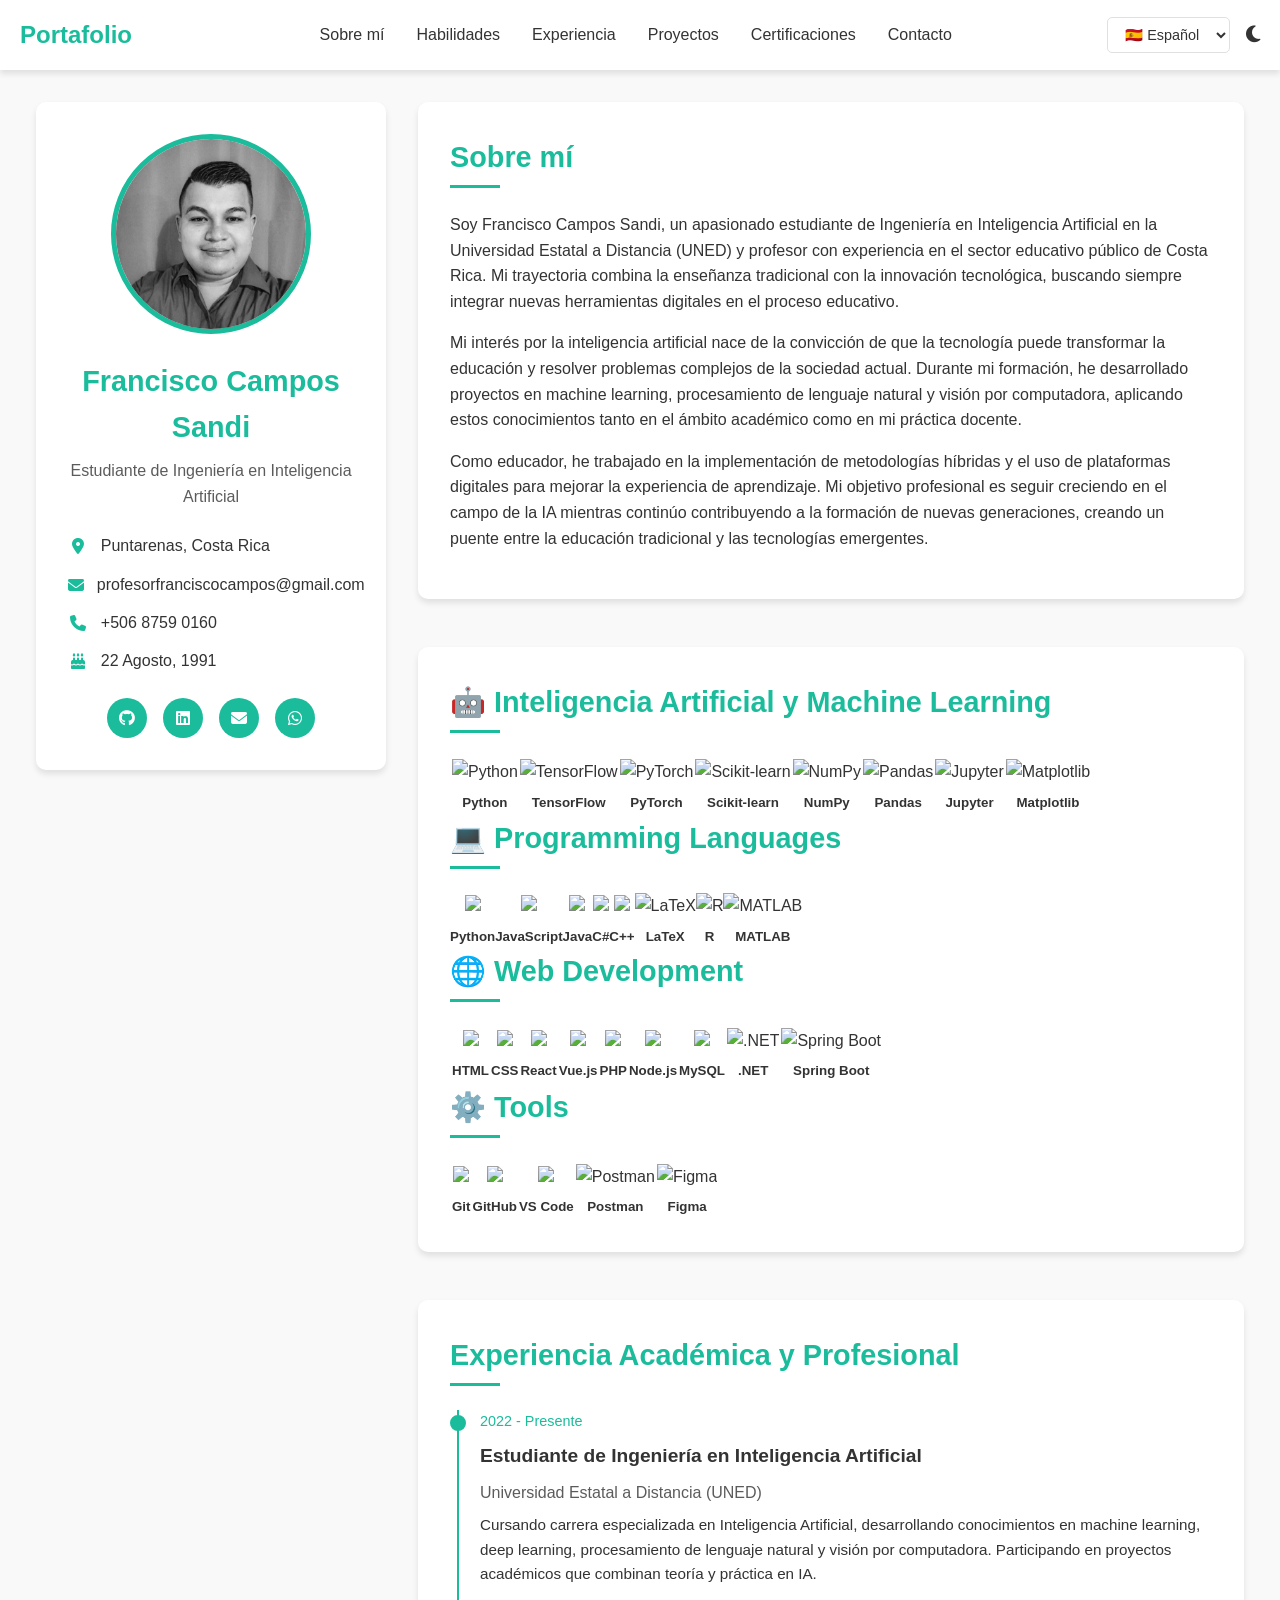
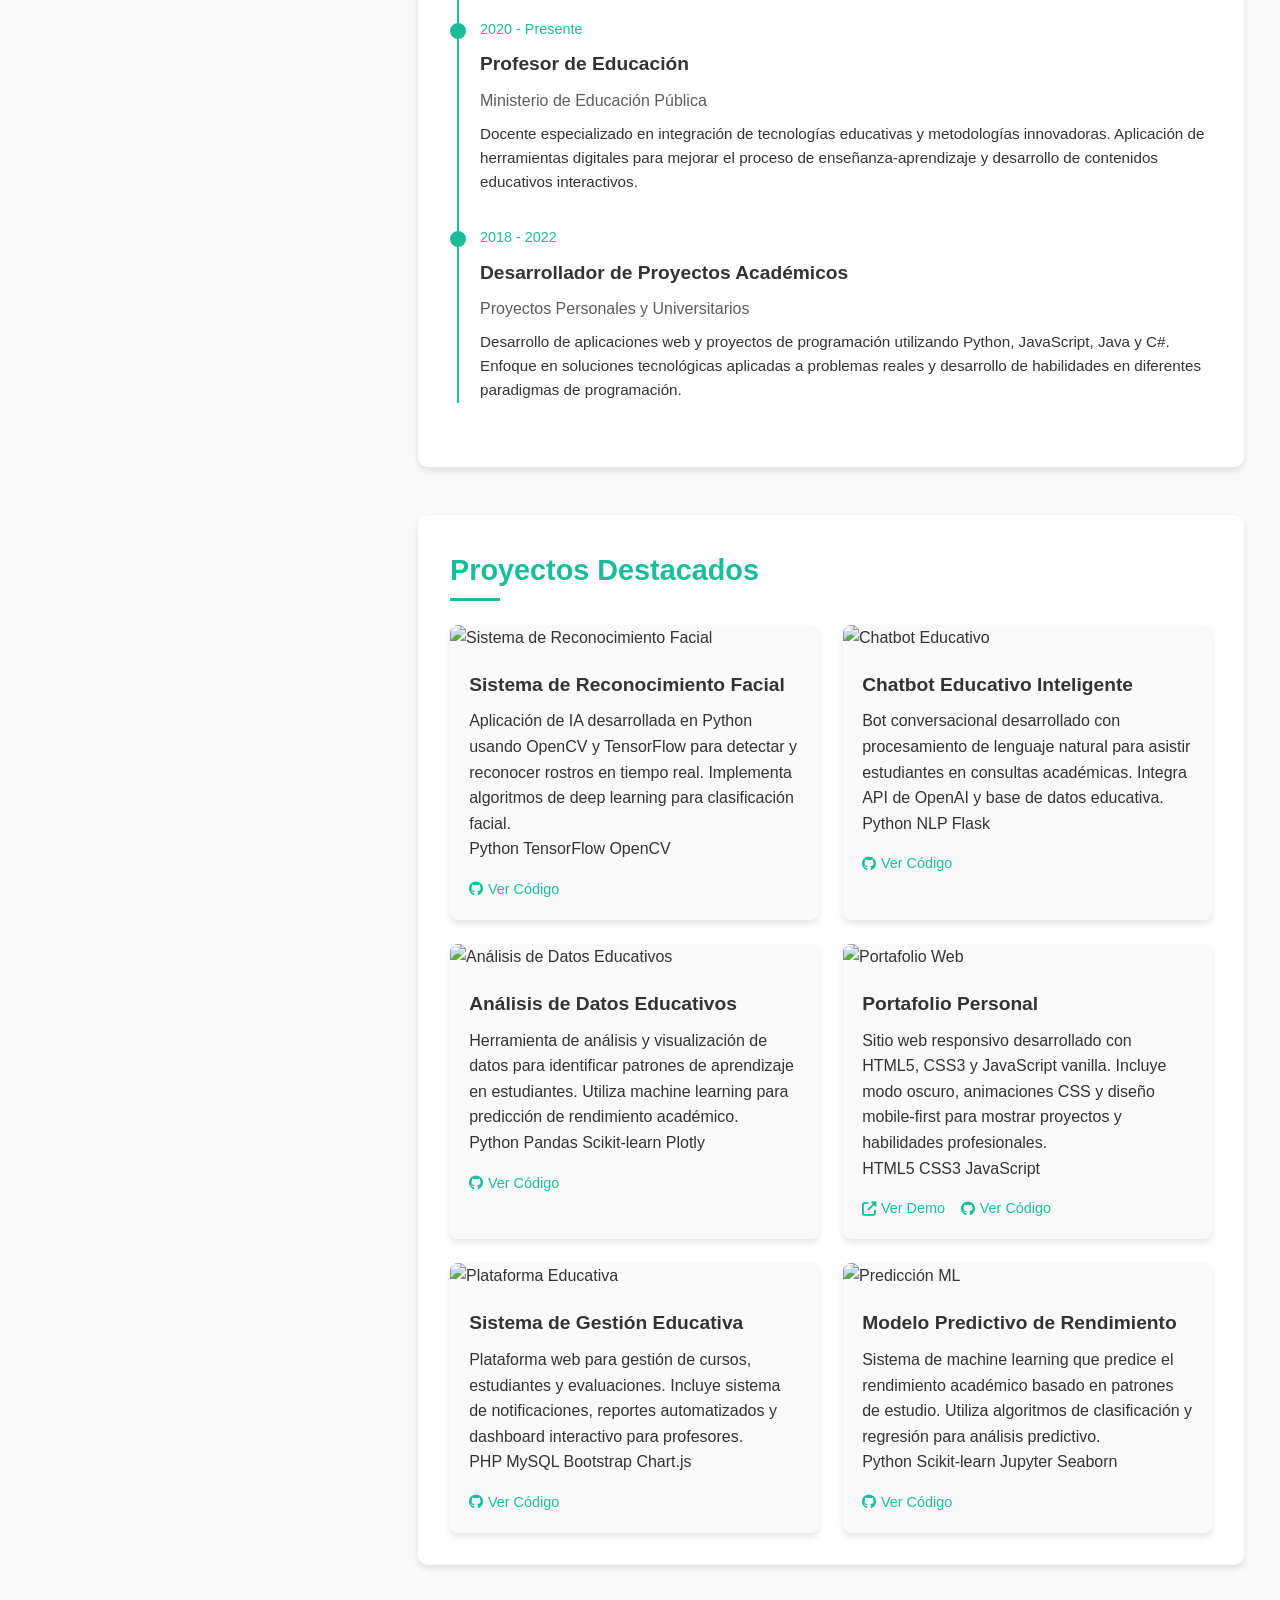
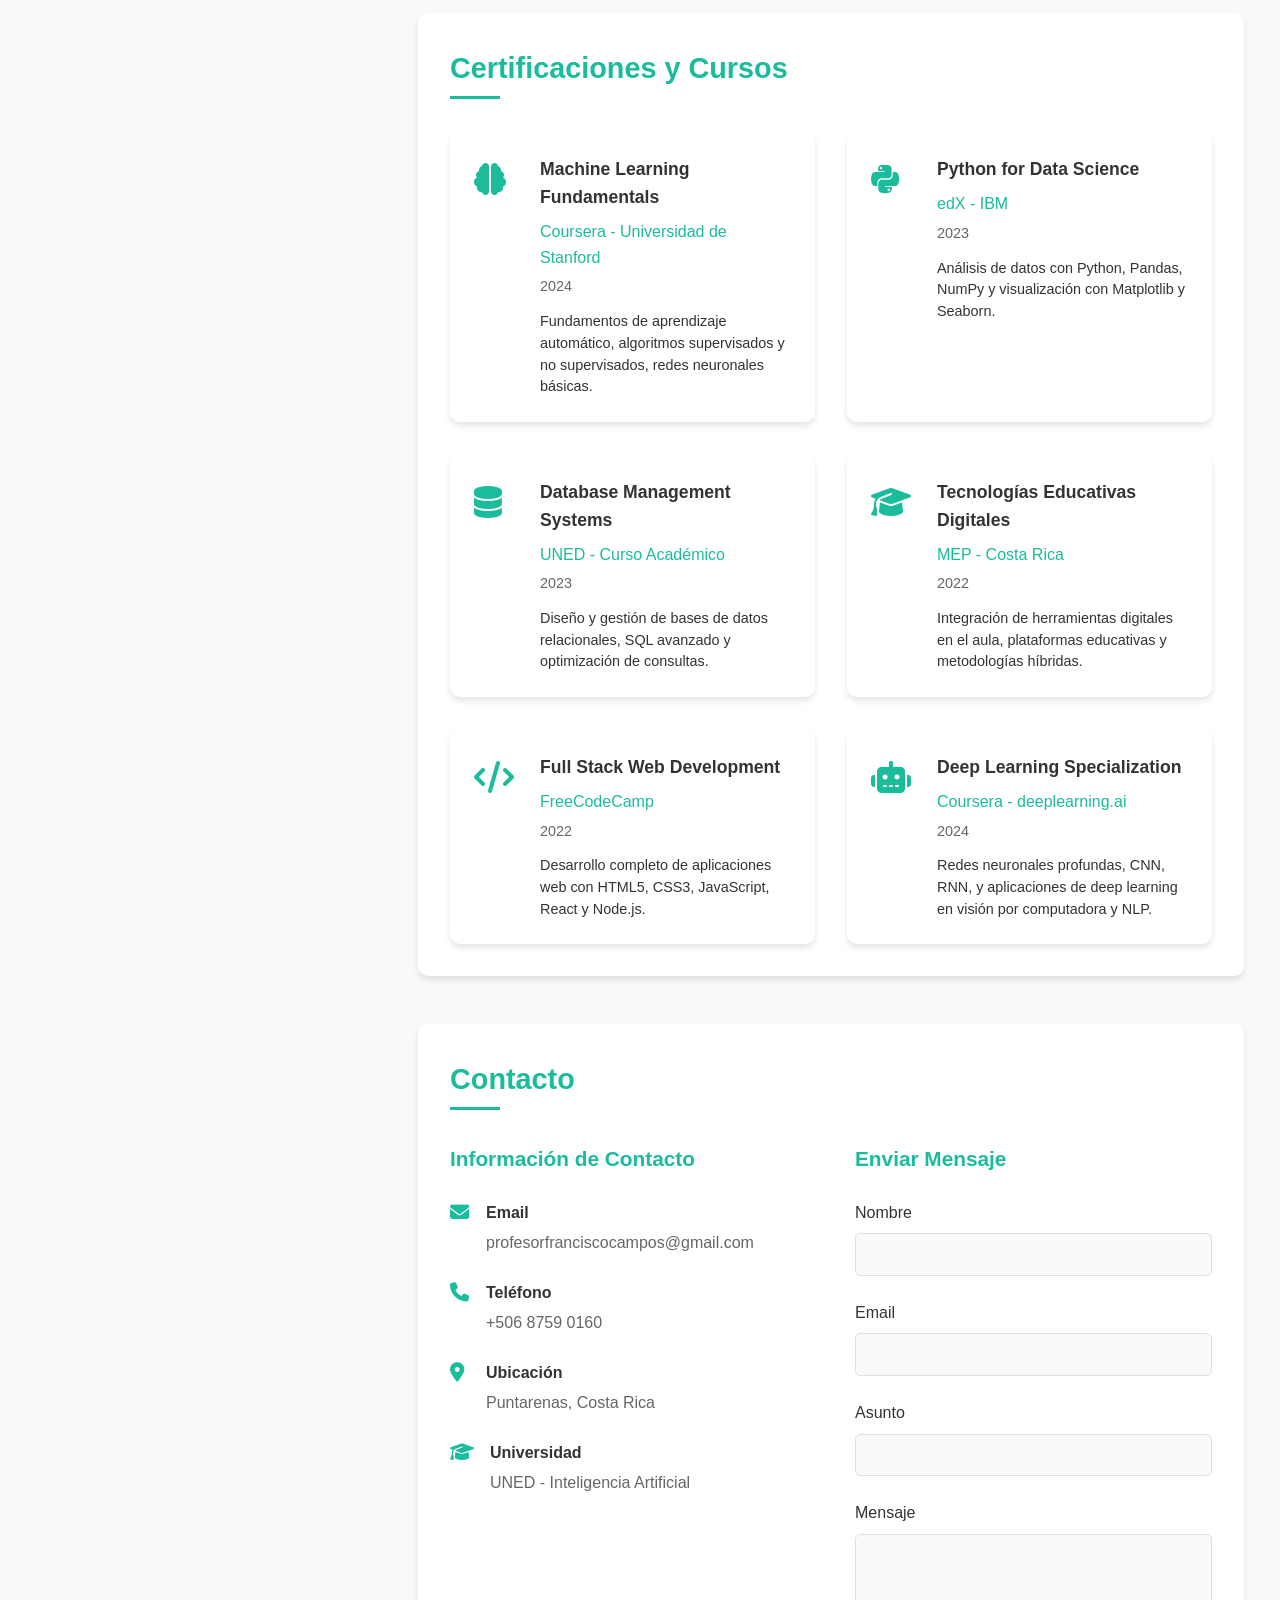
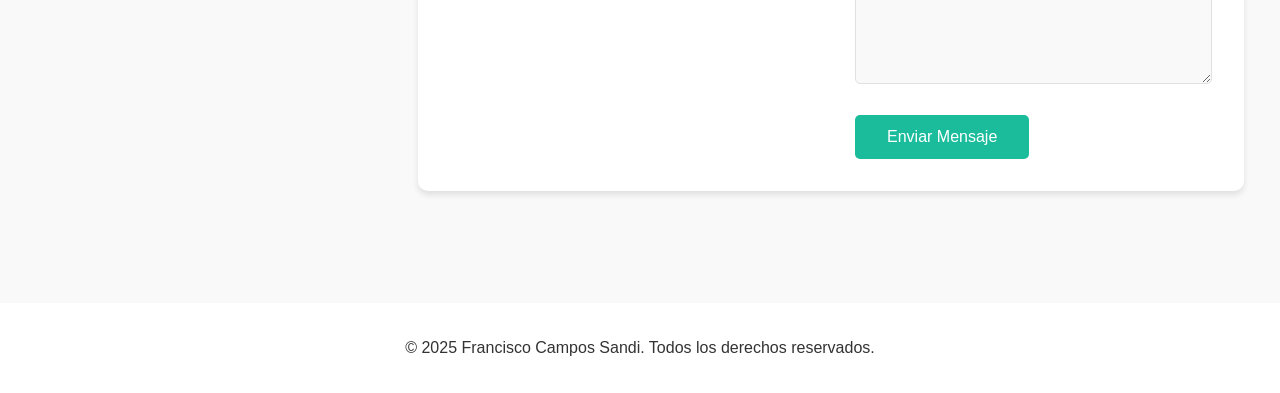
==== commit c96e9f86: "update" ====
--- a/index.html
+++ b/index.html
@@ -4,8 +4,8 @@
 <head>
     <meta charset="UTF-8">
     <meta name="viewport" content="width=device-width, initial-scale=1.0">
-    <meta name="description" content="Francisco Campos Sandi - Estudiante de Ingeniería en Inteligencia Artificial UNED y Profesor. Especialista en Machine Learning, Python, y tecnologías educativas.">
-    <meta name="keywords" content="Francisco Campos, Inteligencia Artificial, Machine Learning, Python, UNED, Profesor, Costa Rica, Desarrollador">
+    <meta name="description" content="Francisco Campos Sandi - Estudiante de Ingeniería en Inteligencia Artificial UNED y Profesor. Especialista en Machine Learning, Python, y tecnologías educativas. | AI Engineering Student and Teacher, ML specialist.">
+    <meta name="keywords" content="Francisco Campos, Inteligencia Artificial, Machine Learning, Python, UNED, Profesor, Costa Rica, Desarrollador, Artificial Intelligence, Teacher, Developer">
     <meta name="author" content="Francisco Campos Sandi">
     <title>Francisco Campos Sandi - Portafolio Profesional</title>
     <link rel="stylesheet" href="https://cdnjs.cloudflare.com/ajax/libs/font-awesome/6.4.0/css/all.min.css">
@@ -16,18 +16,24 @@
     <header>
         <div class="container">
             <nav>
-                <div class="logo">Portafolio</div>
+                <div class="logo" data-lang="logo">Portafolio</div>
                 <ul class="nav-links">
-                    <li><a href="#about">Sobre mí</a></li>
-                    <li><a href="#skills">Habilidades</a></li>
-                    <li><a href="#experience">Experiencia</a></li>
-                    <li><a href="#projects">Proyectos</a></li>
-                    <li><a href="#certifications">Certificaciones</a></li>
-                    <li><a href="#contact">Contacto</a></li>
+                    <li><a href="#about" data-lang="nav-about">Sobre mí</a></li>
+                    <li><a href="#skills" data-lang="nav-skills">Habilidades</a></li>
+                    <li><a href="#experience" data-lang="nav-experience">Experiencia</a></li>
+                    <li><a href="#projects" data-lang="nav-projects">Proyectos</a></li>
+                    <li><a href="#certifications" data-lang="nav-certifications">Certificaciones</a></li>
+                    <li><a href="#contact" data-lang="nav-contact">Contacto</a></li>
                 </ul>
-                <button class="theme-toggle" id="themeToggle">
-                    <i class="fas fa-moon"></i>
-                </button>
+                <div class="header-controls">
+                    <select class="language-selector" id="languageSelector">
+                        <option value="es">🇪🇸 Español</option>
+                        <option value="en">🇺🇸 English</option>
+                    </select>
+                    <button class="theme-toggle" id="themeToggle">
+                        <i class="fas fa-moon"></i>
+                    </button>
+                </div>
             </nav>
         </div>
     </header>
@@ -38,7 +44,7 @@
             <div class="profile-card">
                 <img src="imagen/foto_francisco.jpg" alt="Imagen de perfil" class="profile-img">
                 <h1 class="profile-name">Francisco Campos Sandi</h1>
-                <p class="profile-title">Estudiante de Ingeniería en Inteligencia Artificial</p>
+                <p class="profile-title" data-lang="profile-title">Estudiante de Ingeniería en Inteligencia Artificial</p>
 
                 <div class="profile-info">
                     <p><i class="fas fa-map-marker-alt"></i> Puntarenas, Costa Rica</p>
@@ -71,15 +77,15 @@
                 <!-- About Section -->
                                 <!-- About Section -->
                 <section id="about">
-                    <h2>Sobre mí</h2>
+                    <h2 data-lang="about-title">Sobre mí</h2>
                     <div class="about-text">
-                        <p>
+                        <p data-lang="about-p1">
                             Soy Francisco Campos Sandi, un apasionado estudiante de Ingeniería en Inteligencia Artificial en la Universidad Estatal a Distancia (UNED) y profesor con experiencia en el sector educativo público de Costa Rica. Mi trayectoria combina la enseñanza tradicional con la innovación tecnológica, buscando siempre integrar nuevas herramientas digitales en el proceso educativo.
                         </p>
-                        <p>
+                        <p data-lang="about-p2">
                             Mi interés por la inteligencia artificial nace de la convicción de que la tecnología puede transformar la educación y resolver problemas complejos de la sociedad actual. Durante mi formación, he desarrollado proyectos en machine learning, procesamiento de lenguaje natural y visión por computadora, aplicando estos conocimientos tanto en el ámbito académico como en mi práctica docente.
                         </p>
-                        <p>
+                        <p data-lang="about-p3">
                             Como educador, he trabajado en la implementación de metodologías híbridas y el uso de plataformas digitales para mejorar la experiencia de aprendizaje. Mi objetivo profesional es seguir creciendo en el campo de la IA mientras continúo contribuyendo a la formación de nuevas generaciones, creando un puente entre la educación tradicional y las tecnologías emergentes.
                         </p>
                     </div>
@@ -235,48 +241,48 @@
 
                 <!-- Experience Section -->
                 <section id="experience">
-                    <h2>Experiencia Académica y Profesional</h2>
+                    <h2 data-lang="experience-title">Experiencia Académica y Profesional</h2>
                     <div class="timeline">
                         <div class="timeline-item">
-                            <div class="timeline-date">2022 - Presente</div>
-                            <h3 class="timeline-title">Estudiante de Ingeniería en Inteligencia Artificial</h3>
+                            <div class="timeline-date">2022 - <span data-lang="present">Presente</span></div>
+                            <h3 class="timeline-title" data-lang="exp1-title">Estudiante de Ingeniería en Inteligencia Artificial</h3>
                             <p class="timeline-company">Universidad Estatal a Distancia (UNED)</p>
-                            <p class="timeline-description">Cursando carrera especializada en Inteligencia Artificial, desarrollando conocimientos en machine learning, deep learning, procesamiento de lenguaje natural y visión por computadora. Participando en proyectos académicos que combinan teoría y práctica en IA.</p>
+                            <p class="timeline-description" data-lang="exp1-desc">Cursando carrera especializada en Inteligencia Artificial, desarrollando conocimientos en machine learning, deep learning, procesamiento de lenguaje natural y visión por computadora. Participando en proyectos académicos que combinan teoría y práctica en IA.</p>
                         </div>
 
                         <div class="timeline-item">
-                            <div class="timeline-date">2020 - Presente</div>
-                            <h3 class="timeline-title">Profesor de Educación</h3>
+                            <div class="timeline-date">2020 - <span data-lang="present">Presente</span></div>
+                            <h3 class="timeline-title" data-lang="exp2-title">Profesor de Educación</h3>
                             <p class="timeline-company">Ministerio de Educación Pública</p>
-                            <p class="timeline-description">Docente especializado en integración de tecnologías educativas y metodologías innovadoras. Aplicación de herramientas digitales para mejorar el proceso de enseñanza-aprendizaje y desarrollo de contenidos educativos interactivos.</p>
+                            <p class="timeline-description" data-lang="exp2-desc">Docente especializado en integración de tecnologías educativas y metodologías innovadoras. Aplicación de herramientas digitales para mejorar el proceso de enseñanza-aprendizaje y desarrollo de contenidos educativos interactivos.</p>
                         </div>
 
                         <div class="timeline-item">
                             <div class="timeline-date">2018 - 2022</div>
-                            <h3 class="timeline-title">Desarrollador de Proyectos Académicos</h3>
-                            <p class="timeline-company">Proyectos Personales y Universitarios</p>
-                            <p class="timeline-description">Desarrollo de aplicaciones web y proyectos de programación utilizando Python, JavaScript, Java y C#. Enfoque en soluciones tecnológicas aplicadas a problemas reales y desarrollo de habilidades en diferentes paradigmas de programación.</p>
+                            <h3 class="timeline-title" data-lang="exp3-title">Desarrollador de Proyectos Académicos</h3>
+                            <p class="timeline-company" data-lang="exp3-company">Proyectos Personales y Universitarios</p>
+                            <p class="timeline-description" data-lang="exp3-desc">Desarrollo de aplicaciones web y proyectos de programación utilizando Python, JavaScript, Java y C#. Enfoque en soluciones tecnológicas aplicadas a problemas reales y desarrollo de habilidades en diferentes paradigmas de programación.</p>
                         </div>
                     </div>
                 </section>
 
                 <!-- Projects Section -->
                 <section id="projects">
-                    <h2>Proyectos Destacados</h2>
+                    <h2 data-lang="projects-title">Proyectos Destacados</h2>
                     <div class="projects-grid">
                         <div class="project-card">
                             <img src="https://images.pexels.com/photos/1181371/pexels-photo-1181371.jpeg"
                                 alt="Sistema de Reconocimiento Facial" class="project-img">
                             <div class="project-info">
-                                <h3 class="project-title">Sistema de Reconocimiento Facial</h3>
-                                <p>Aplicación de IA desarrollada en Python usando OpenCV y TensorFlow para detectar y reconocer rostros en tiempo real. Implementa algoritmos de deep learning para clasificación facial.</p>
+                                <h3 class="project-title" data-lang="project1-title">Sistema de Reconocimiento Facial</h3>
+                                <p data-lang="project1-desc">Aplicación de IA desarrollada en Python usando OpenCV y TensorFlow para detectar y reconocer rostros en tiempo real. Implementa algoritmos de deep learning para clasificación facial.</p>
                                 <div class="project-tech">
                                     <span class="tech-tag">Python</span>
                                     <span class="tech-tag">TensorFlow</span>
                                     <span class="tech-tag">OpenCV</span>
                                 </div>
                                 <div class="project-links">
-                                    <a href="https://github.com/Francisco-Campos-S" target="_blank"><i class="fab fa-github"></i> Ver Código</a>
+                                    <a href="https://github.com/Francisco-Campos-S" target="_blank"><i class="fab fa-github"></i> <span data-lang="view-code">Ver Código</span></a>
                                 </div>
                             </div>
                         </div>
@@ -285,15 +291,15 @@
                             <img src="https://images.pexels.com/photos/669610/pexels-photo-669610.jpeg"
                                 alt="Chatbot Educativo" class="project-img">
                             <div class="project-info">
-                                <h3 class="project-title">Chatbot Educativo Inteligente</h3>
-                                <p>Bot conversacional desarrollado con procesamiento de lenguaje natural para asistir estudiantes en consultas académicas. Integra API de OpenAI y base de datos educativa.</p>
+                                <h3 class="project-title" data-lang="project2-title">Chatbot Educativo Inteligente</h3>
+                                <p data-lang="project2-desc">Bot conversacional desarrollado con procesamiento de lenguaje natural para asistir estudiantes en consultas académicas. Integra API de OpenAI y base de datos educativa.</p>
                                 <div class="project-tech">
                                     <span class="tech-tag">Python</span>
                                     <span class="tech-tag">NLP</span>
                                     <span class="tech-tag">Flask</span>
                                 </div>
                                 <div class="project-links">
-                                    <a href="https://github.com/Francisco-Campos-S" target="_blank"><i class="fab fa-github"></i> Ver Código</a>
+                                    <a href="https://github.com/Francisco-Campos-S" target="_blank"><i class="fab fa-github"></i> <span data-lang="view-code">Ver Código</span></a>
                                 </div>
                             </div>
                         </div>
@@ -374,7 +380,7 @@
 
                 <!-- Certifications Section -->
                 <section id="certifications">
-                    <h2>Certificaciones y Cursos</h2>
+                    <h2 data-lang="certifications-title">Certificaciones y Cursos</h2>
                     <div class="certifications-grid">
                         <div class="cert-card">
                             <div class="cert-icon">
@@ -452,10 +458,10 @@
 
                 <!-- Contact Section -->
                 <section id="contact">
-                    <h2>Contacto</h2>
+                    <h2 data-lang="contact-title">Contacto</h2>
                     <div class="contact-container">
                         <div class="contact-info">
-                            <h3>Información de Contacto</h3>
+                            <h3 data-lang="contact-info-title">Información de Contacto</h3>
                             <div class="contact-item">
                                 <i class="fas fa-envelope"></i>
                                 <div>
@@ -466,30 +472,30 @@
                             <div class="contact-item">
                                 <i class="fas fa-phone"></i>
                                 <div>
-                                    <strong>Teléfono</strong>
+                                    <strong data-lang="phone">Teléfono</strong>
                                     <p>+506 8759 0160</p>
                                 </div>
                             </div>
                             <div class="contact-item">
                                 <i class="fas fa-map-marker-alt"></i>
                                 <div>
-                                    <strong>Ubicación</strong>
+                                    <strong data-lang="location">Ubicación</strong>
                                     <p>Puntarenas, Costa Rica</p>
                                 </div>
                             </div>
                             <div class="contact-item">
                                 <i class="fas fa-graduation-cap"></i>
                                 <div>
-                                    <strong>Universidad</strong>
-                                    <p>UNED - Inteligencia Artificial</p>
+                                    <strong data-lang="university">Universidad</strong>
+                                    <p>UNED - <span data-lang="ai-degree">Inteligencia Artificial</span></p>
                                 </div>
                             </div>
                         </div>
                         
                         <form class="contact-form">
-                            <h3>Enviar Mensaje</h3>
+                            <h3 data-lang="send-message">Enviar Mensaje</h3>
                             <div class="form-group">
-                                <label for="name">Nombre</label>
+                                <label for="name" data-lang="name">Nombre</label>
                                 <input type="text" id="name" name="name" required>
                             </div>
 
@@ -499,16 +505,16 @@
                             </div>
 
                             <div class="form-group">
-                                <label for="subject">Asunto</label>
+                                <label for="subject" data-lang="subject">Asunto</label>
                                 <input type="text" id="subject" name="subject" required>
                             </div>
 
                             <div class="form-group">
-                                <label for="message">Mensaje</label>
+                                <label for="message" data-lang="message">Mensaje</label>
                                 <textarea id="message" name="message" rows="5" required></textarea>
                             </div>
 
-                            <button type="submit" class="submit-btn">Enviar Mensaje</button>
+                            <button type="submit" class="submit-btn" data-lang="send-btn">Enviar Mensaje</button>
                         </form>
                     </div>
                 </section>
--- a/estilo.css
+++ b/estilo.css
@@ -103,6 +103,34 @@
 
         .theme-toggle:hover {
             color: var(--primary-color);
+        }
+
+        /* Language Selector */
+        .header-controls {
+            display: flex;
+            align-items: center;
+            gap: 1rem;
+        }
+
+        .language-selector {
+            padding: 0.5rem 0.8rem;
+            border: 1px solid var(--border-color);
+            border-radius: 5px;
+            background: var(--card-bg);
+            color: var(--text-color);
+            font-size: 0.9rem;
+            cursor: pointer;
+            transition: var(--transition);
+        }
+
+        .language-selector:hover {
+            border-color: var(--primary-color);
+        }
+
+        .language-selector:focus {
+            outline: none;
+            border-color: var(--primary-color);
+            box-shadow: 0 0 0 2px rgba(26, 188, 156, 0.2);
         }
 
         /* Main content layout */
@@ -590,6 +618,15 @@
                 display: none;
             }
 
+            .header-controls {
+                gap: 0.5rem;
+            }
+
+            .language-selector {
+                font-size: 0.8rem;
+                padding: 0.4rem 0.6rem;
+            }
+
             .skills-container {
                 grid-template-columns: 1fr;
             }
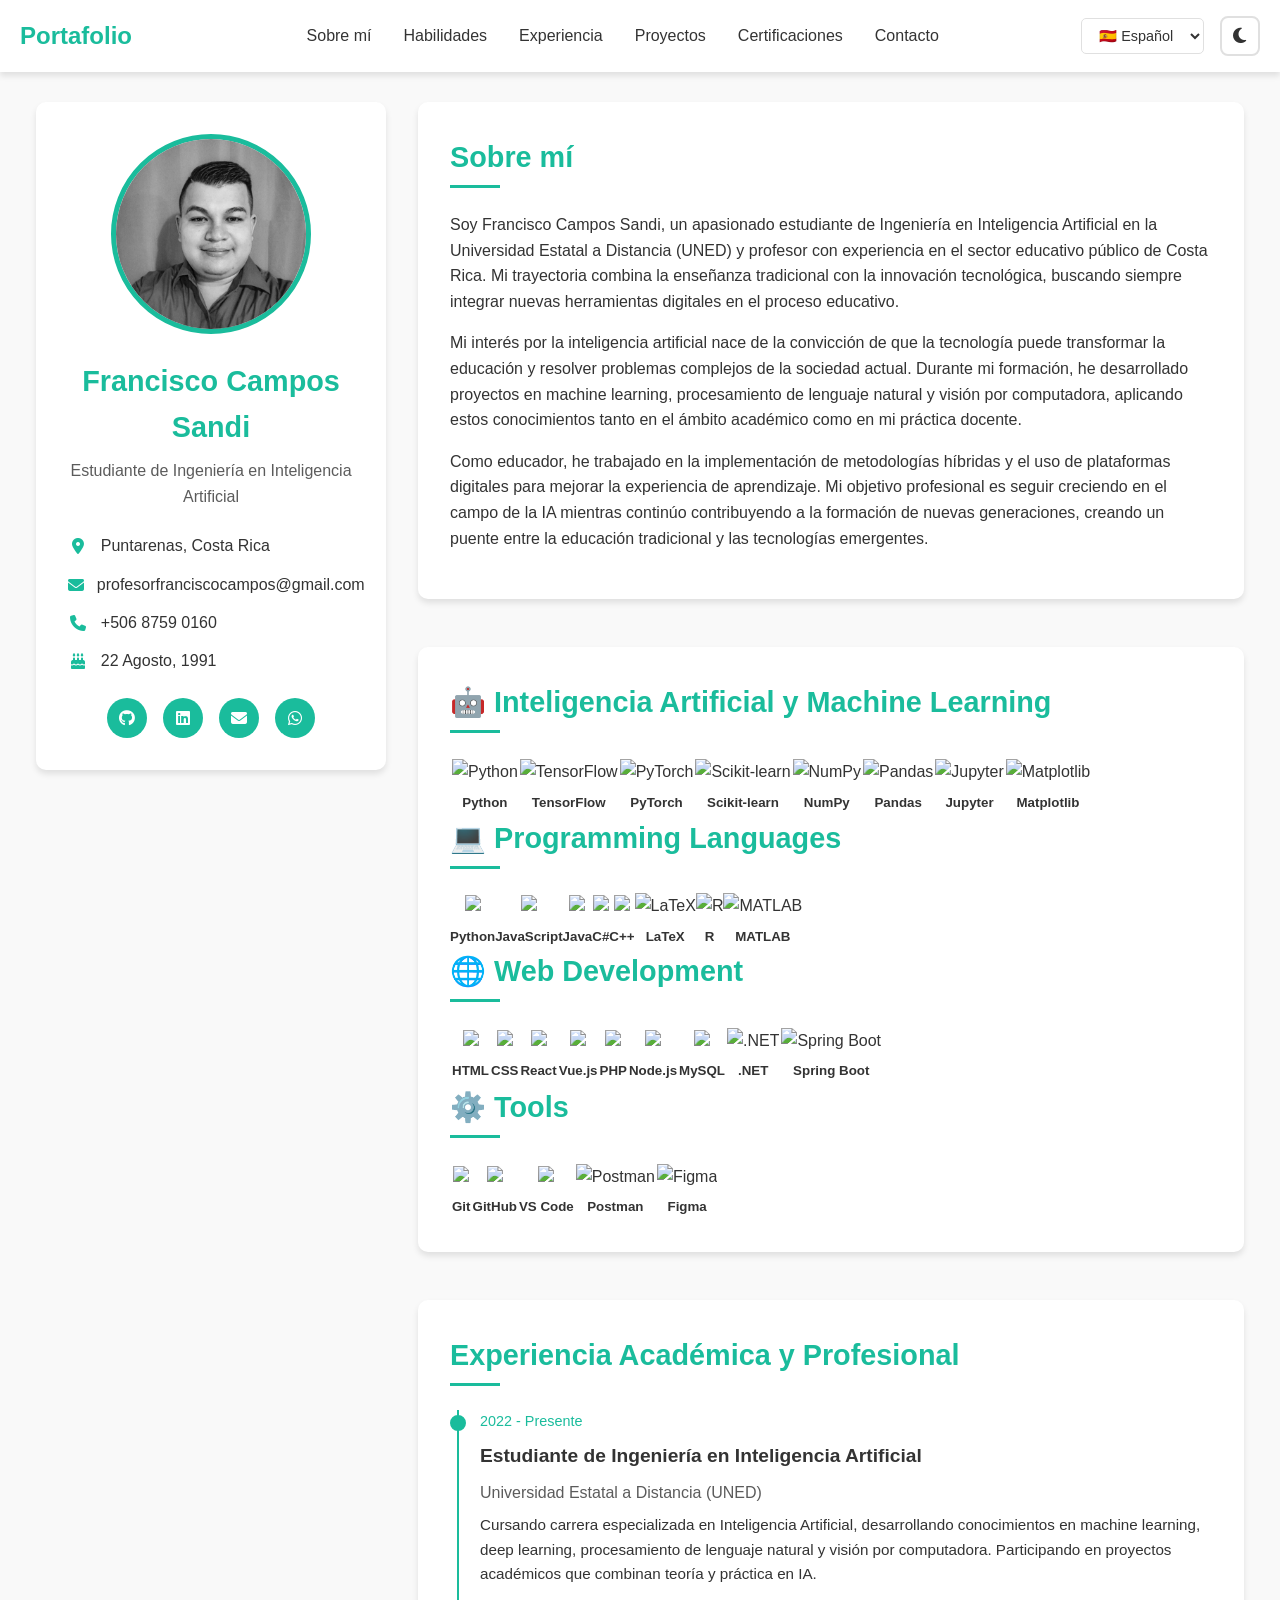
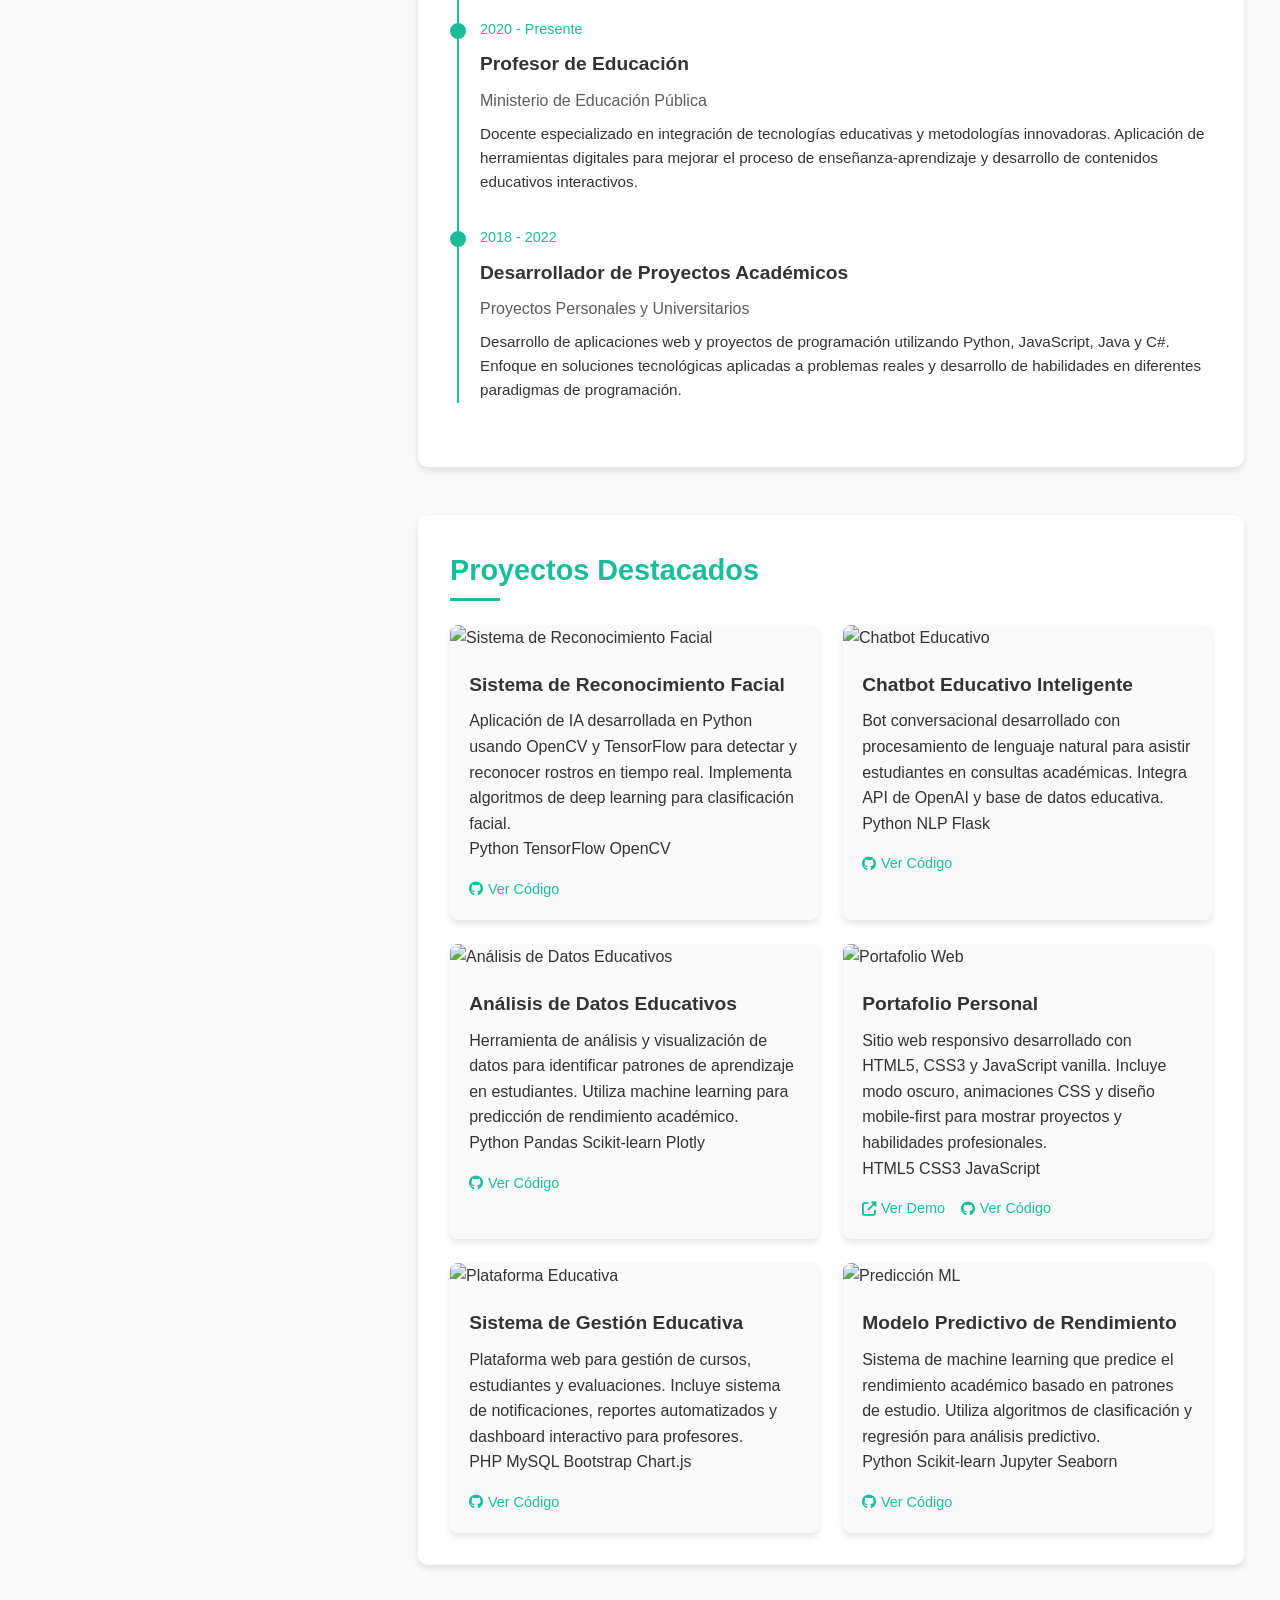
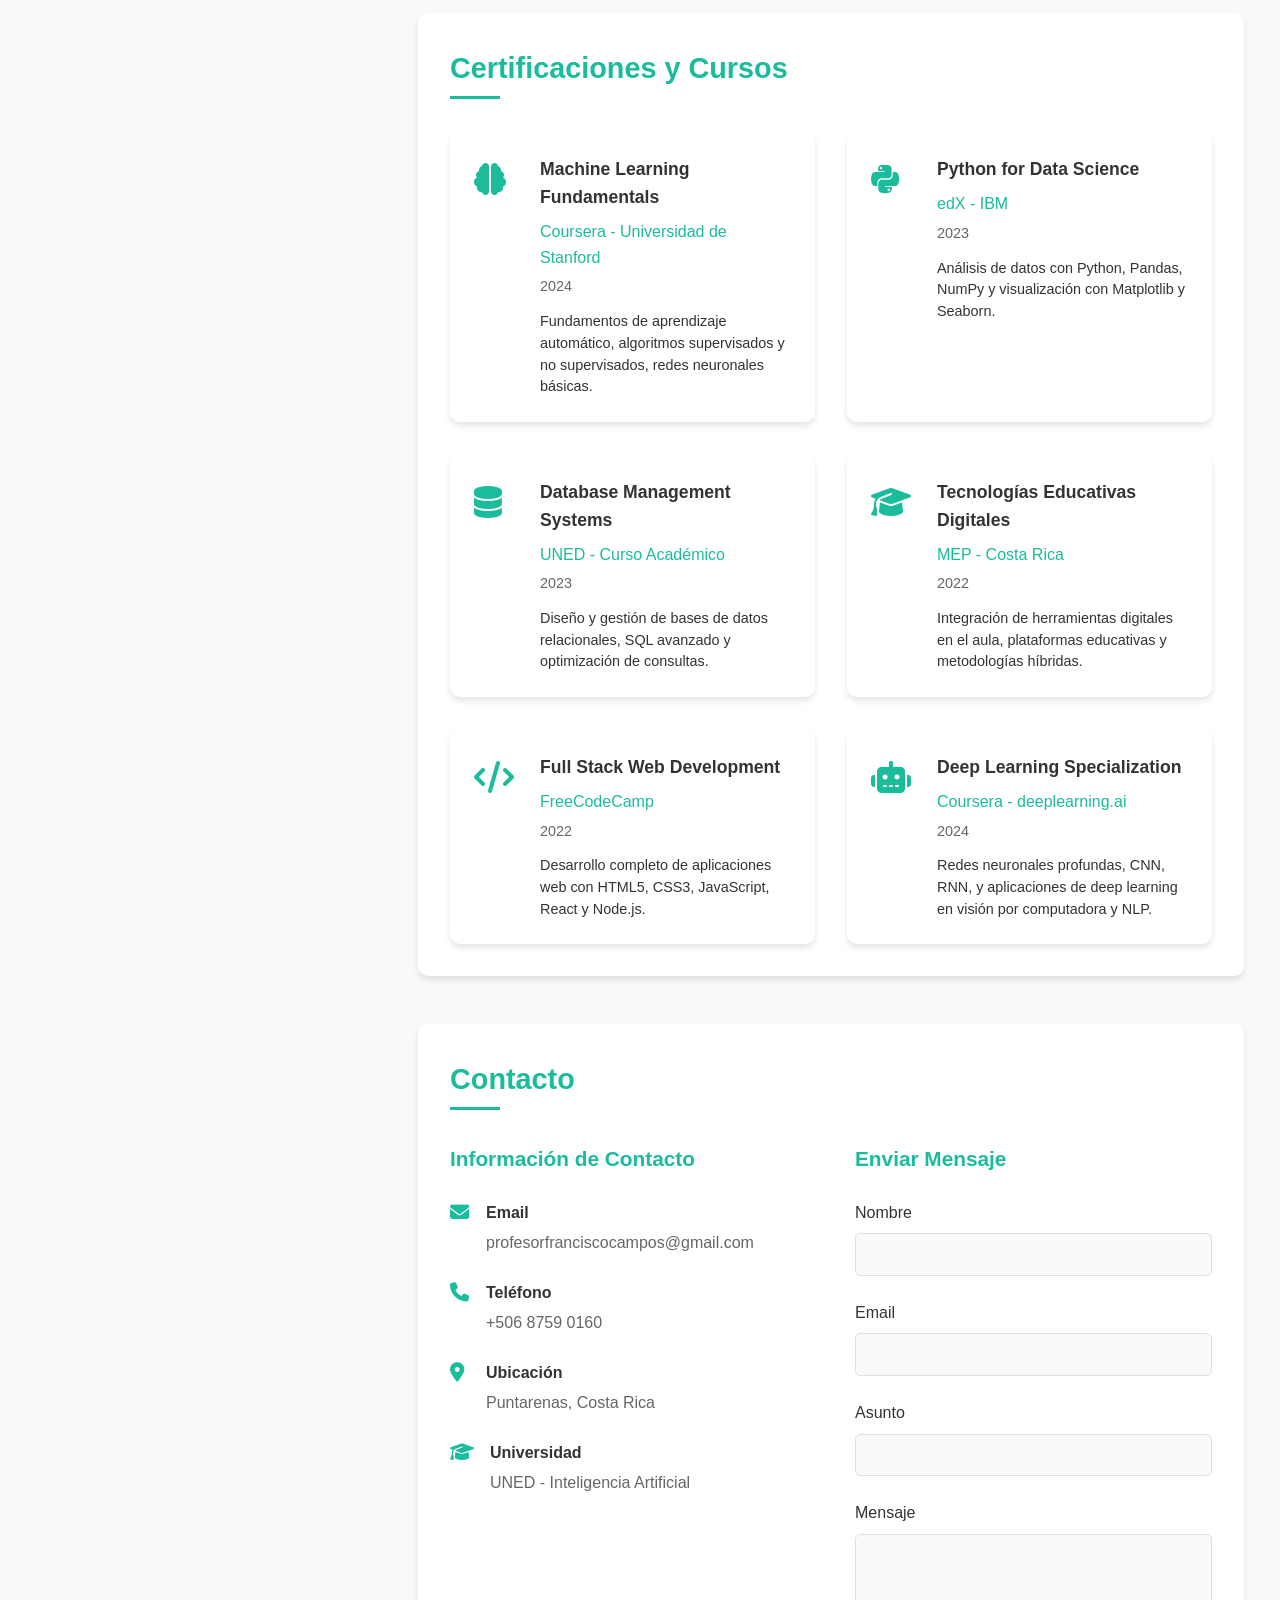
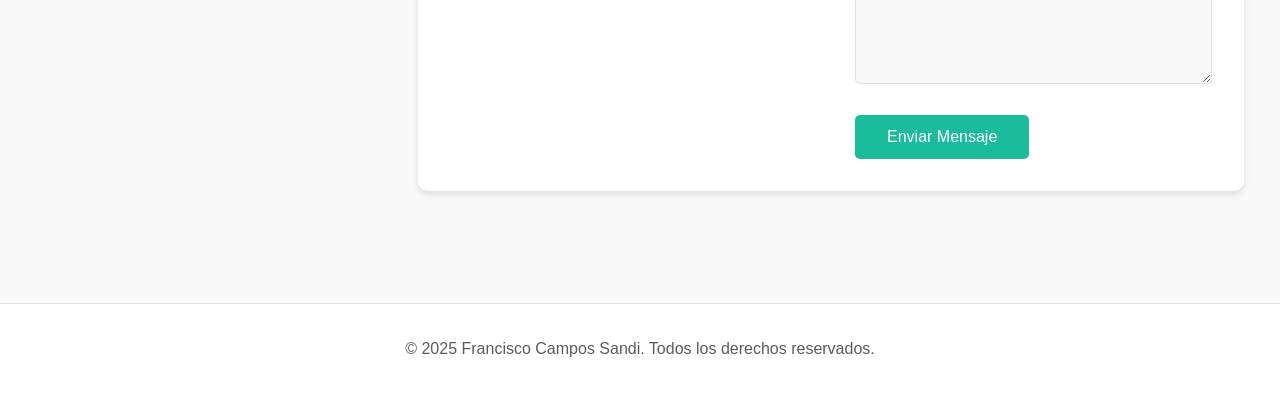
==== commit 31270a0c: "update" ====
--- a/index.html
+++ b/index.html
@@ -524,7 +524,7 @@
 
     <footer>
         <div class="container">
-            <p>&copy; 2025 Francisco Campos Sandi. Todos los derechos reservados.</p>
+            <p data-lang="footer-text">&copy; 2025 Francisco Campos Sandi. Todos los derechos reservados.</p>
         </div>
     </footer>
 
--- a/estilo.css
+++ b/estilo.css
@@ -18,9 +18,38 @@
             --text-color: #ecf0f1;
             --bg-color: #121212;
             --card-bg: #1e1e1e;
-            --nav-bg: rgba(30, 30, 30, 0.9);
+            --nav-bg: rgba(30, 30, 30, 0.95);
             --border-color: #333;
             --shadow: 0 4px 6px rgba(0, 0, 0, 0.3);
+        }
+
+        /* Estilos específicos adicionales para modo oscuro */
+        [data-theme="dark"] body {
+            background-color: var(--bg-color);
+            color: var(--text-color);
+        }
+
+        [data-theme="dark"] .profile-card,
+        [data-theme="dark"] .project-card,
+        [data-theme="dark"] .cert-card {
+            background-color: var(--card-bg);
+            border: 1px solid var(--border-color);
+        }
+
+        [data-theme="dark"] input,
+        [data-theme="dark"] textarea,
+        [data-theme="dark"] select {
+            background-color: var(--card-bg);
+            color: var(--text-color);
+            border-color: var(--border-color);
+        }
+
+        [data-theme="dark"] table {
+            background-color: transparent;
+        }
+
+        [data-theme="dark"] section {
+            background-color: transparent;
         }
 
         /* Estilos base */
@@ -35,7 +64,12 @@
             color: var(--text-color);
             background-color: var(--bg-color);
             line-height: 1.6;
-            transition: var(--transition);
+            transition: background-color 0.3s ease, color 0.3s ease;
+        }
+
+        /* Transiciones suaves para todos los elementos principales */
+        body * {
+            transition: background-color 0.3s ease, color 0.3s ease, border-color 0.3s ease, box-shadow 0.3s ease;
         }
 
         a {
@@ -93,16 +127,41 @@
         }
 
         .theme-toggle {
-            background: none;
-            border: none;
-            color: var(--text-color);
-            font-size: 1.2rem;
+            background: var(--card-bg);
+            border: 2px solid var(--border-color);
+            color: var(--text-color);
+            font-size: 1.1rem;
             cursor: pointer;
             transition: var(--transition);
+            padding: 0.6rem;
+            border-radius: 8px;
+            display: flex;
+            align-items: center;
+            justify-content: center;
+            width: 40px;
+            height: 40px;
         }
 
         .theme-toggle:hover {
-            color: var(--primary-color);
+            background: var(--primary-color);
+            color: white;
+            border-color: var(--primary-color);
+            transform: scale(1.1);
+        }
+
+        .theme-toggle:active {
+            transform: scale(0.95);
+        }
+
+        /* Efecto especial para el botón en modo oscuro */
+        [data-theme="dark"] .theme-toggle {
+            background: var(--card-bg);
+            border-color: var(--primary-color);
+            box-shadow: 0 0 10px rgba(26, 188, 156, 0.3);
+        }
+
+        [data-theme="dark"] .theme-toggle:hover {
+            box-shadow: 0 0 15px rgba(26, 188, 156, 0.5);
         }
 
         /* Language Selector */
@@ -525,6 +584,17 @@
             padding: 2rem 0;
             background-color: var(--card-bg);
             margin-top: 2rem;
+            border-top: 1px solid var(--border-color);
+        }
+
+        footer p {
+            color: var(--text-color);
+            opacity: 0.8;
+        }
+
+        [data-theme="dark"] footer {
+            background-color: var(--card-bg);
+            border-top-color: var(--border-color);
         }
 
         /* Certifications Section */
